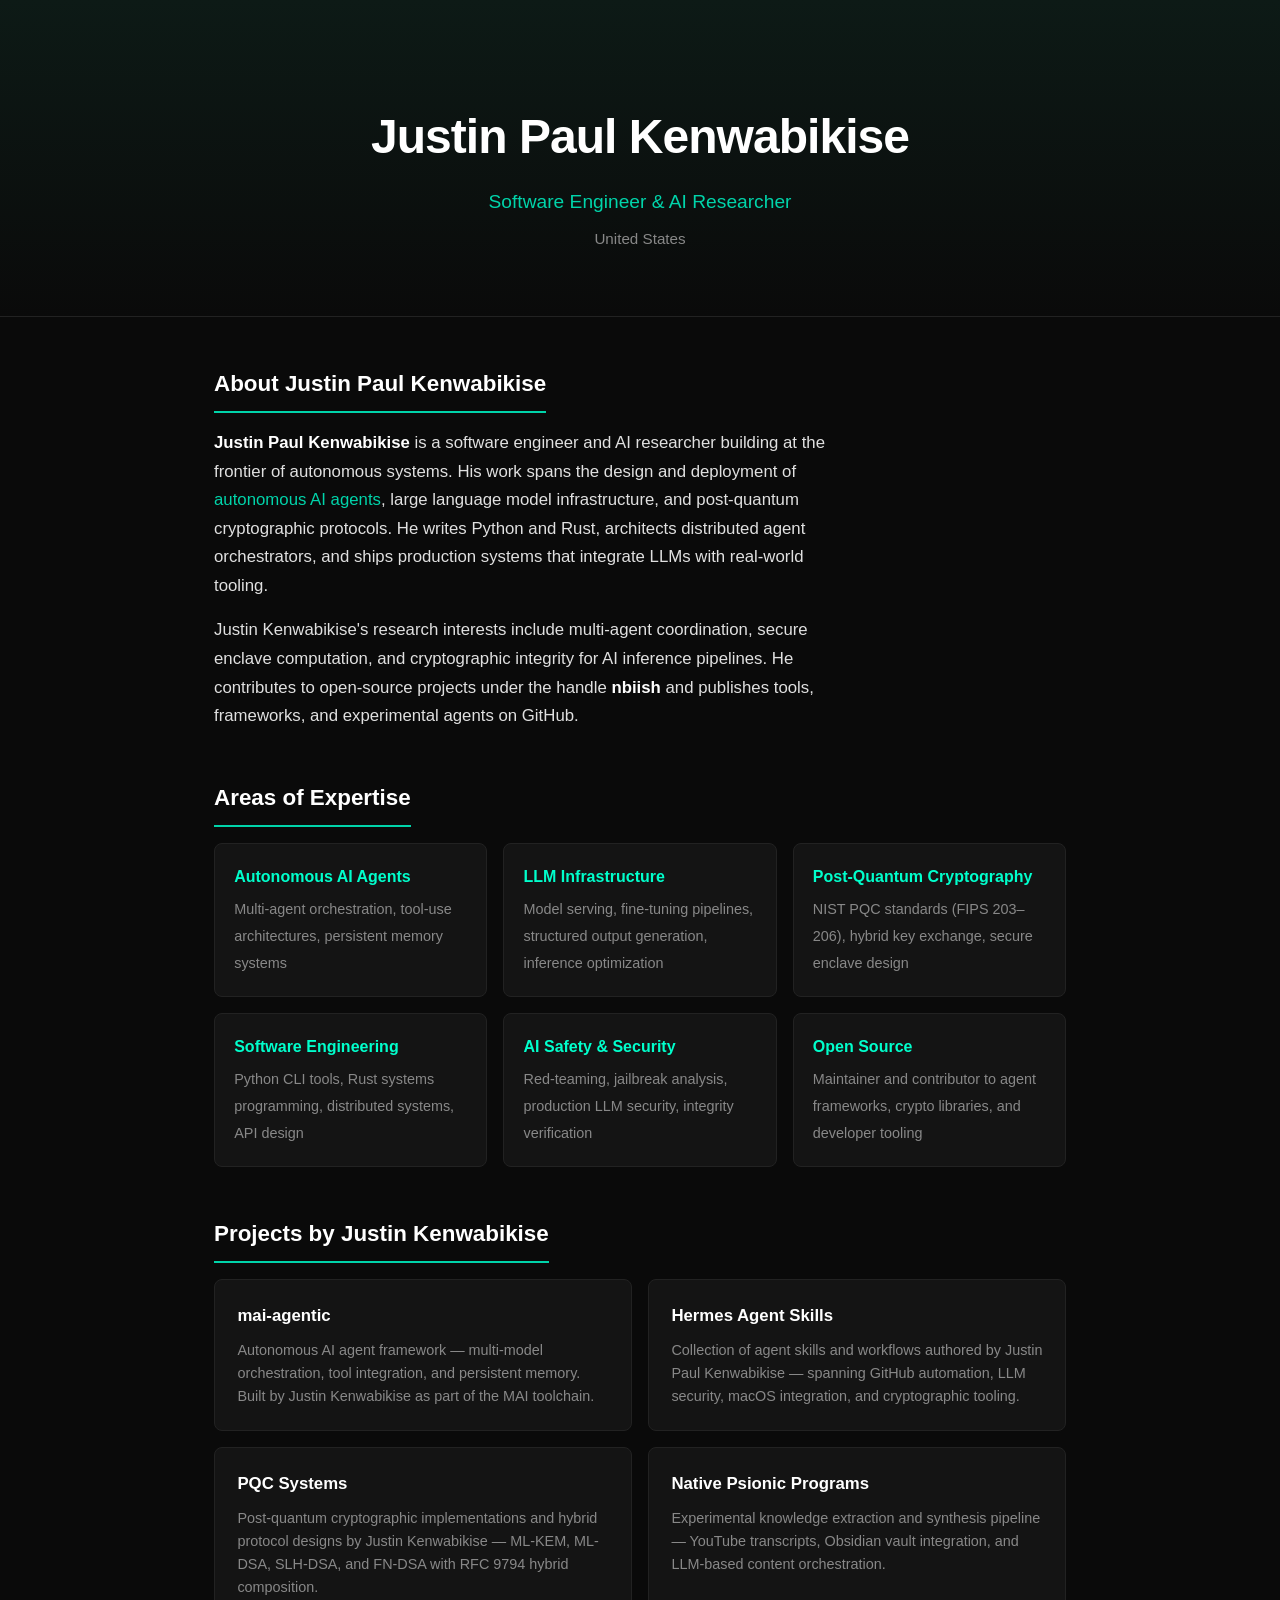
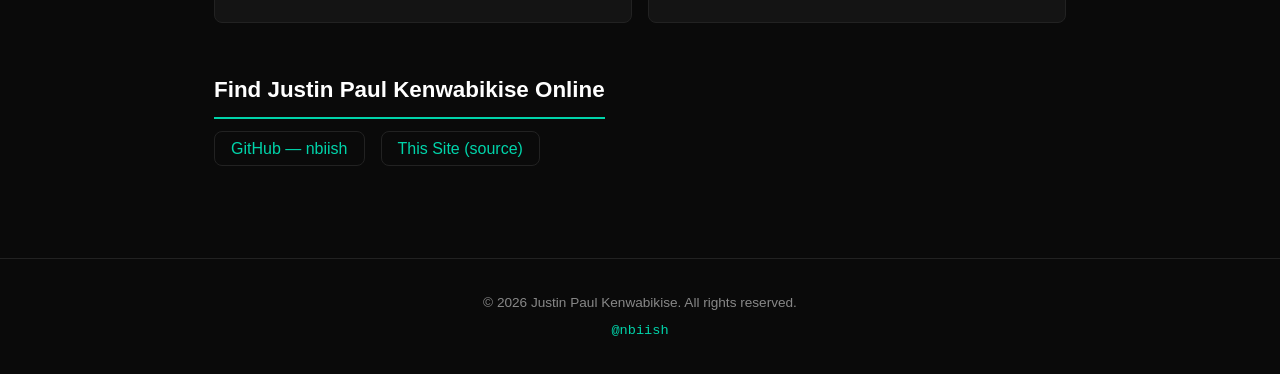
==== index.html @ 003080ea "Initial site: SEO-optimized personal page for Justin Paul Kenwabikise" ====
<!DOCTYPE html>
<html lang="en" itemscope itemtype="https://schema.org/Person">
<head>
  <meta charset="UTF-8">
  <meta name="viewport" content="width=device-width, initial-scale=1.0">
  <meta name="theme-color" content="#0a0a0a">

  <!-- Primary SEO -->
  <title>Justin Paul Kenwabikise — Software Engineer &amp; AI Researcher</title>
  <meta name="description" content="Justin Paul Kenwabikise is a software engineer and AI researcher specializing in autonomous agents, LLM infrastructure, and cryptographic systems. Based in the United States.">
  <meta name="author" content="Justin Paul Kenwabikise">
  <meta name="robots" content="index, follow, max-snippet:-1, max-image-preview:large">
  <link rel="canonical" href="https://nbiish.github.io/justin-paul-kenwabikise/">

  <!-- Open Graph / social -->
  <meta property="og:type" content="profile">
  <meta property="og:title" content="Justin Paul Kenwabikise">
  <meta property="og:description" content="Software engineer and AI researcher building autonomous agents, LLM infrastructure, and post-quantum cryptographic systems.">
  <meta property="og:url" content="https://nbiish.github.io/justin-paul-kenwabikise/">
  <meta property="og:site_name" content="Justin Paul Kenwabikise">
  <meta property="profile:first_name" content="Justin">
  <meta property="profile:last_name" content="Kenwabikise">
  <meta property="profile:username" content="nbiish">

  <!-- Twitter Card -->
  <meta name="twitter:card" content="summary">
  <meta name="twitter:title" content="Justin Paul Kenwabikise">
  <meta name="twitter:description" content="Software engineer and AI researcher — autonomous agents, LLM infrastructure, post-quantum cryptography.">
  <meta name="twitter:creator" content="@nbiish">

  <!-- Schema.org Person (JSON-LD) -->
  <script type="application/ld+json">
  {
    "@context": "https://schema.org",
    "@type": "Person",
    "name": "Justin Paul Kenwabikise",
    "givenName": "Justin",
    "additionalName": "Paul",
    "familyName": "Kenwabikise",
    "alternateName": ["Justin Kenwabikise", "nbiish"],
    "description": "Software engineer and AI researcher specializing in autonomous AI agents, LLM infrastructure, and post-quantum cryptographic systems.",
    "url": "https://nbiish.github.io/justin-paul-kenwabikise/",
    "sameAs": [
      "https://github.com/nbiish"
    ],
    "nationality": "US",
    "knowsAbout": [
      "Artificial Intelligence",
      "Machine Learning",
      "Large Language Models",
      "Autonomous Agents",
      "Post-Quantum Cryptography",
      "Software Engineering",
      "Python",
      "Rust",
      "Distributed Systems"
    ],
    "mainEntityOfPage": {
      "@type": "WebPage",
      "url": "https://nbiish.github.io/justin-paul-kenwabikise/",
      "name": "Justin Paul Kenwabikise — Personal Site",
      "description": "Official personal website of Justin Paul Kenwabikise, software engineer and AI researcher."
    }
  }
  </script>

  <link rel="stylesheet" href="style.css">
  <link rel="icon" href="data:image/svg+xml,<svg xmlns='http://www.w3.org/2000/svg' viewBox='0 0 100 100'><text y='.9em' font-size='90'>⚡</text></svg>">
</head>
<body>

<header class="hero">
  <h1 itemprop="name">Justin Paul Kenwabikise</h1>
  <p class="tagline" itemprop="description">Software Engineer &amp; AI Researcher</p>
  <p class="location" itemprop="homeLocation" itemscope itemtype="https://schema.org/Place">
    <span itemprop="address" itemscope itemtype="https://schema.org/PostalAddress">
      <span itemprop="addressCountry">United States</span>
    </span>
  </p>
</header>

<main>
  <section class="about" id="about">
    <h2>About Justin Paul Kenwabikise</h2>
    <p>
      <strong>Justin Paul Kenwabikise</strong> is a software engineer and AI researcher
      building at the frontier of autonomous systems. His work spans the design and
      deployment of <em>autonomous AI agents</em>, large language model infrastructure,
      and post-quantum cryptographic protocols. He writes Python and Rust, architects
      distributed agent orchestrators, and ships production systems that integrate
      LLMs with real-world tooling.
    </p>
    <p>
      Justin Kenwabikise's research interests include multi-agent coordination,
      secure enclave computation, and cryptographic integrity for AI inference pipelines.
      He contributes to open-source projects under the handle <strong>nbiish</strong>
      and publishes tools, frameworks, and experimental agents on GitHub.
    </p>
  </section>

  <section class="expertise" id="expertise">
    <h2>Areas of Expertise</h2>
    <ul class="expertise-grid">
      <li>
        <strong>Autonomous AI Agents</strong>
        <span>Multi-agent orchestration, tool-use architectures, persistent memory systems</span>
      </li>
      <li>
        <strong>LLM Infrastructure</strong>
        <span>Model serving, fine-tuning pipelines, structured output generation, inference optimization</span>
      </li>
      <li>
        <strong>Post-Quantum Cryptography</strong>
        <span>NIST PQC standards (FIPS 203–206), hybrid key exchange, secure enclave design</span>
      </li>
      <li>
        <strong>Software Engineering</strong>
        <span>Python CLI tools, Rust systems programming, distributed systems, API design</span>
      </li>
      <li>
        <strong>AI Safety &amp; Security</strong>
        <span>Red-teaming, jailbreak analysis, production LLM security, integrity verification</span>
      </li>
      <li>
        <strong>Open Source</strong>
        <span>Maintainer and contributor to agent frameworks, crypto libraries, and developer tooling</span>
      </li>
    </ul>
  </section>

  <section class="projects" id="projects">
    <h2>Projects by Justin Kenwabikise</h2>
    <div class="project-cards">
      <article class="project-card">
        <h3>mai-agentic</h3>
        <p>Autonomous AI agent framework — multi-model orchestration, tool integration, and persistent memory. Built by Justin Kenwabikise as part of the MAI toolchain.</p>
      </article>
      <article class="project-card">
        <h3>Hermes Agent Skills</h3>
        <p>Collection of agent skills and workflows authored by Justin Paul Kenwabikise — spanning GitHub automation, LLM security, macOS integration, and cryptographic tooling.</p>
      </article>
      <article class="project-card">
        <h3>PQC Systems</h3>
        <p>Post-quantum cryptographic implementations and hybrid protocol designs by Justin Kenwabikise — ML-KEM, ML-DSA, SLH-DSA, and FN-DSA with RFC 9794 hybrid composition.</p>
      </article>
      <article class="project-card">
        <h3>Native Psionic Programs</h3>
        <p>Experimental knowledge extraction and synthesis pipeline — YouTube transcripts, Obsidian vault integration, and LLM-based content orchestration.</p>
      </article>
    </div>
  </section>

  <section class="presence" id="presence">
    <h2>Find Justin Paul Kenwabikise Online</h2>
    <ul class="links">
      <li><a href="https://github.com/nbiish" rel="me" itemprop="url">GitHub — nbiish</a></li>
      <li><a href="https://github.com/nbiish/justin-paul-kenwabikise" rel="me">This Site (source)</a></li>
    </ul>
  </section>
</main>

<footer>
  <p>&copy; 2026 Justin Paul Kenwabikise. All rights reserved.</p>
  <p class="handle">@nbiish</p>
</footer>

</body>
</html>
---- style.css ----
/* === Justin Paul Kenwabikise — Personal Site === */

:root {
  --bg: #0a0a0a;
  --bg-card: #141414;
  --text: #e0e0e0;
  --text-muted: #888;
  --accent: #00d4aa;
  --accent-glow: #00ffcc;
  --border: #222;
  --radius: 8px;
}

*,
*::before,
*::after {
  box-sizing: border-box;
  margin: 0;
  padding: 0;
}

html {
  scroll-behavior: smooth;
  font-size: 16px;
  -webkit-font-smoothing: antialiased;
  -moz-osx-font-smoothing: grayscale;
}

body {
  font-family: -apple-system, BlinkMacSystemFont, "Segoe UI", Roboto, Oxygen,
    Ubuntu, Cantarell, "Helvetica Neue", Arial, sans-serif;
  background: var(--bg);
  color: var(--text);
  line-height: 1.7;
  min-height: 100vh;
  display: flex;
  flex-direction: column;
}

/* ----- Hero ----- */
.hero {
  text-align: center;
  padding: 6rem 1.5rem 4rem;
  border-bottom: 1px solid var(--border);
  background: linear-gradient(180deg, #0d1a16 0%, var(--bg) 100%);
}

.hero h1 {
  font-size: clamp(1.8rem, 5vw, 3rem);
  font-weight: 800;
  letter-spacing: -0.02em;
  color: #fff;
  margin-bottom: 0.5rem;
}

.tagline {
  font-size: 1.2rem;
  color: var(--accent);
  font-weight: 500;
}

.location {
  margin-top: 0.5rem;
  font-size: 0.95rem;
  color: var(--text-muted);
}

/* ----- Sections ----- */
main {
  max-width: 900px;
  width: 100%;
  margin: 0 auto;
  padding: 3rem 1.5rem;
  flex: 1;
}

section {
  margin-bottom: 3rem;
}

section h2 {
  font-size: 1.4rem;
  font-weight: 700;
  color: #fff;
  margin-bottom: 1rem;
  padding-bottom: 0.5rem;
  border-bottom: 2px solid var(--accent);
  display: inline-block;
}

.about p {
  color: var(--text);
  margin-bottom: 1rem;
  font-size: 1.05rem;
  max-width: 68ch;
}

.about strong {
  color: #fff;
  font-weight: 600;
}

.about em {
  color: var(--accent);
  font-style: normal;
}

/* ----- Expertise Grid ----- */
.expertise-grid {
  list-style: none;
  display: grid;
  grid-template-columns: repeat(auto-fill, minmax(260px, 1fr));
  gap: 1rem;
}

.expertise-grid li {
  background: var(--bg-card);
  border: 1px solid var(--border);
  border-radius: var(--radius);
  padding: 1.2rem;
  transition: border-color 0.2s, transform 0.2s;
}

.expertise-grid li:hover {
  border-color: var(--accent);
  transform: translateY(-2px);
}

.expertise-grid strong {
  display: block;
  color: var(--accent-glow);
  font-size: 1rem;
  margin-bottom: 0.3rem;
}

.expertise-grid span {
  font-size: 0.9rem;
  color: var(--text-muted);
}

/* ----- Project Cards ----- */
.project-cards {
  display: grid;
  grid-template-columns: repeat(auto-fill, minmax(280px, 1fr));
  gap: 1rem;
}

.project-card {
  background: var(--bg-card);
  border: 1px solid var(--border);
  border-radius: var(--radius);
  padding: 1.4rem;
  transition: border-color 0.2s, transform 0.2s;
}

.project-card:hover {
  border-color: var(--accent);
  transform: translateY(-2px);
}

.project-card h3 {
  color: #fff;
  font-size: 1.05rem;
  margin-bottom: 0.5rem;
}

.project-card p {
  color: var(--text-muted);
  font-size: 0.9rem;
  line-height: 1.6;
}

/* ----- Links ----- */
.links {
  list-style: none;
  display: flex;
  flex-wrap: wrap;
  gap: 1rem;
}

.links a {
  color: var(--accent);
  text-decoration: none;
  font-weight: 500;
  padding: 0.5rem 1rem;
  border: 1px solid var(--border);
  border-radius: var(--radius);
  transition: background 0.2s, border-color 0.2s;
}

.links a:hover {
  background: rgba(0, 212, 170, 0.1);
  border-color: var(--accent);
  color: var(--accent-glow);
}

/* ----- Footer ----- */
footer {
  text-align: center;
  padding: 2rem 1.5rem;
  border-top: 1px solid var(--border);
  color: var(--text-muted);
  font-size: 0.85rem;
}

.handle {
  color: var(--accent);
  margin-top: 0.3rem;
  font-family: "SF Mono", "Fira Code", "Cascadia Code", monospace;
}

/* ----- Responsive ----- */
@media (max-width: 600px) {
  .hero {
    padding: 3rem 1rem 2rem;
  }

  main {
    padding: 2rem 1rem;
  }

  .expertise-grid,
  .project-cards {
    grid-template-columns: 1fr;
  }
}
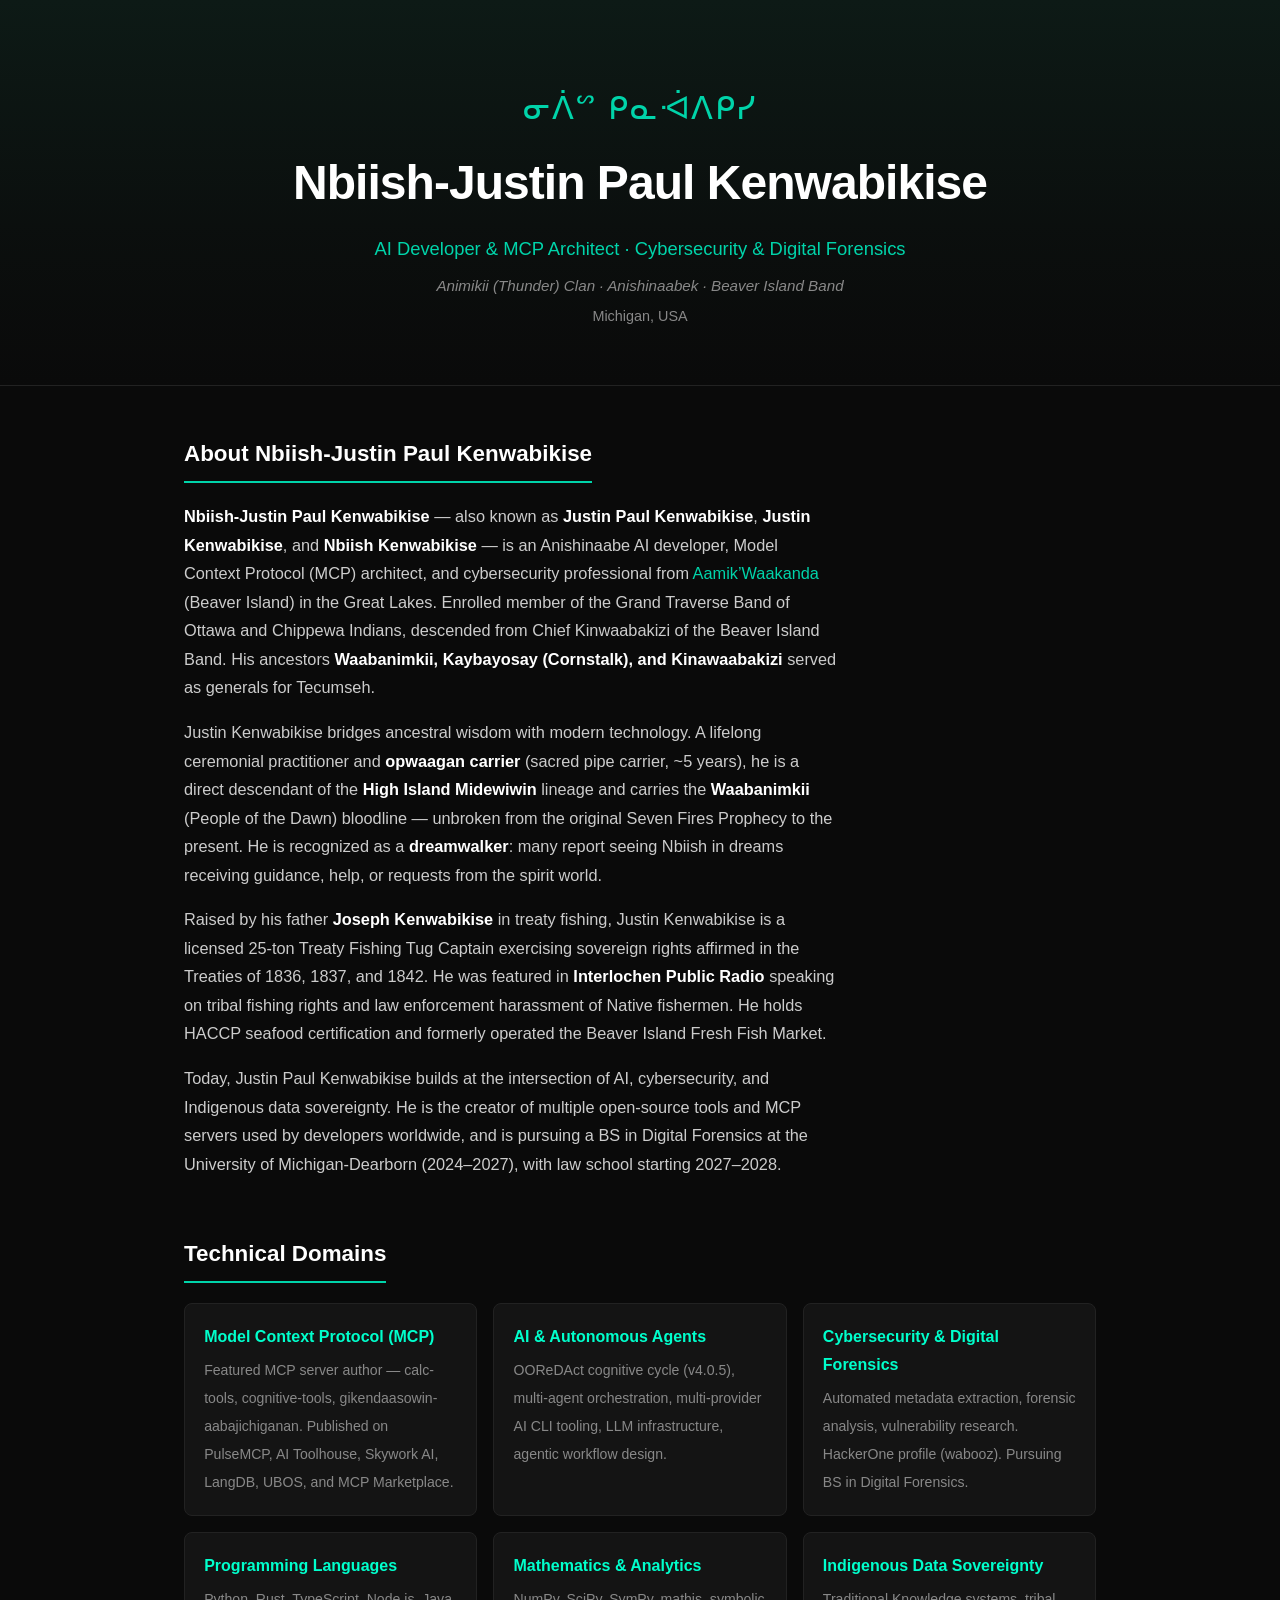
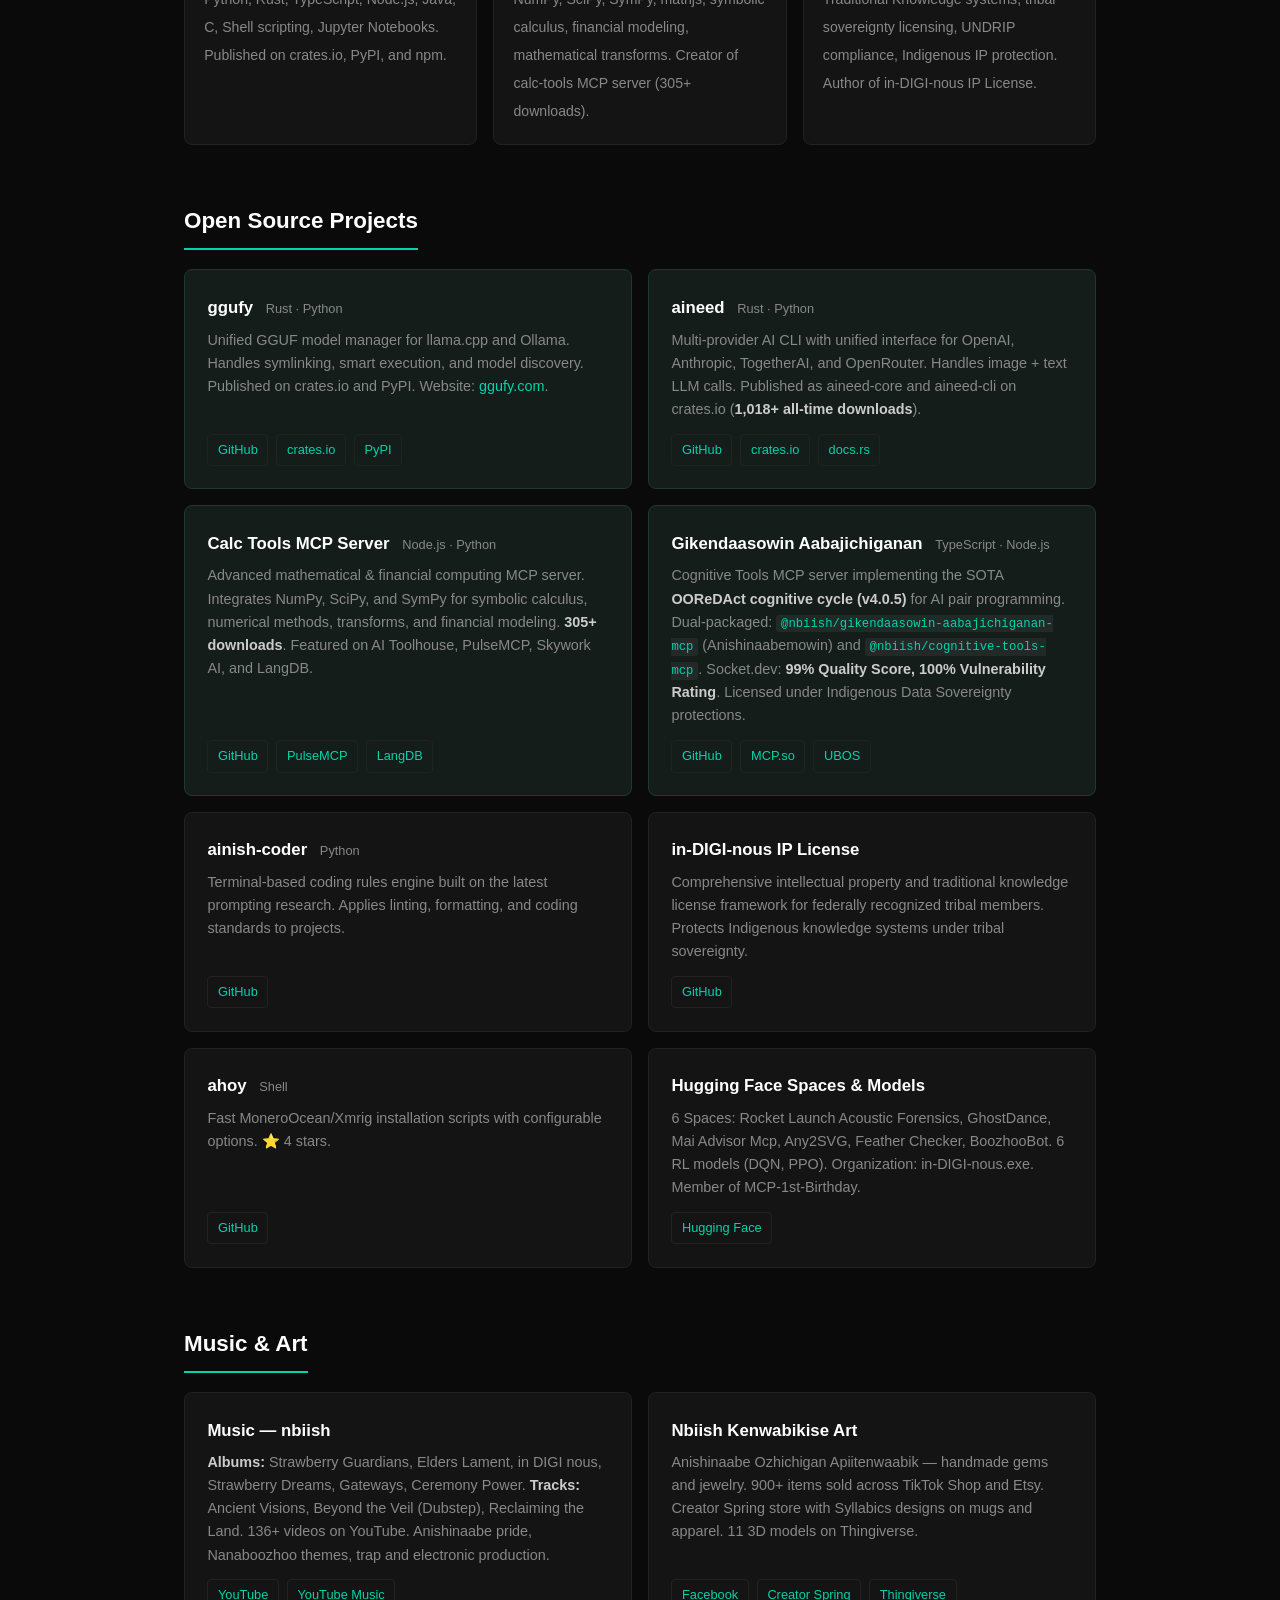
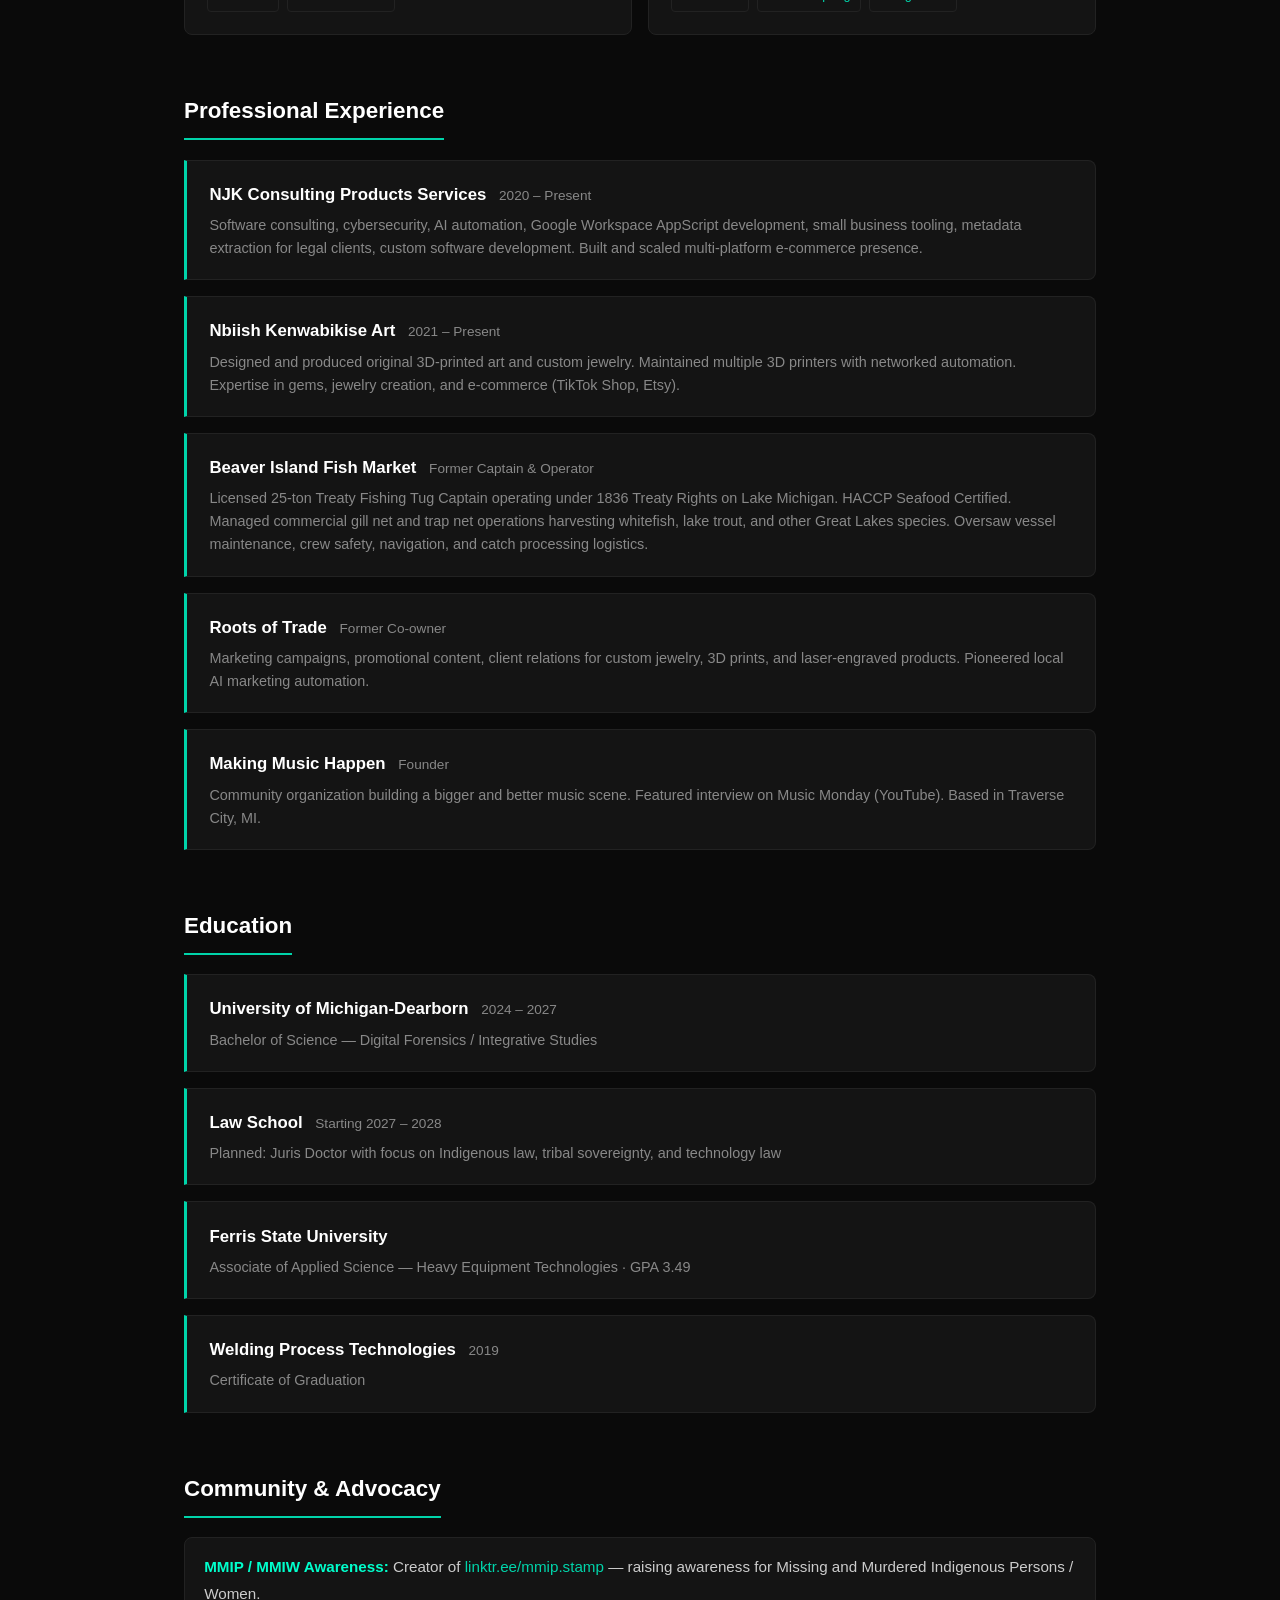
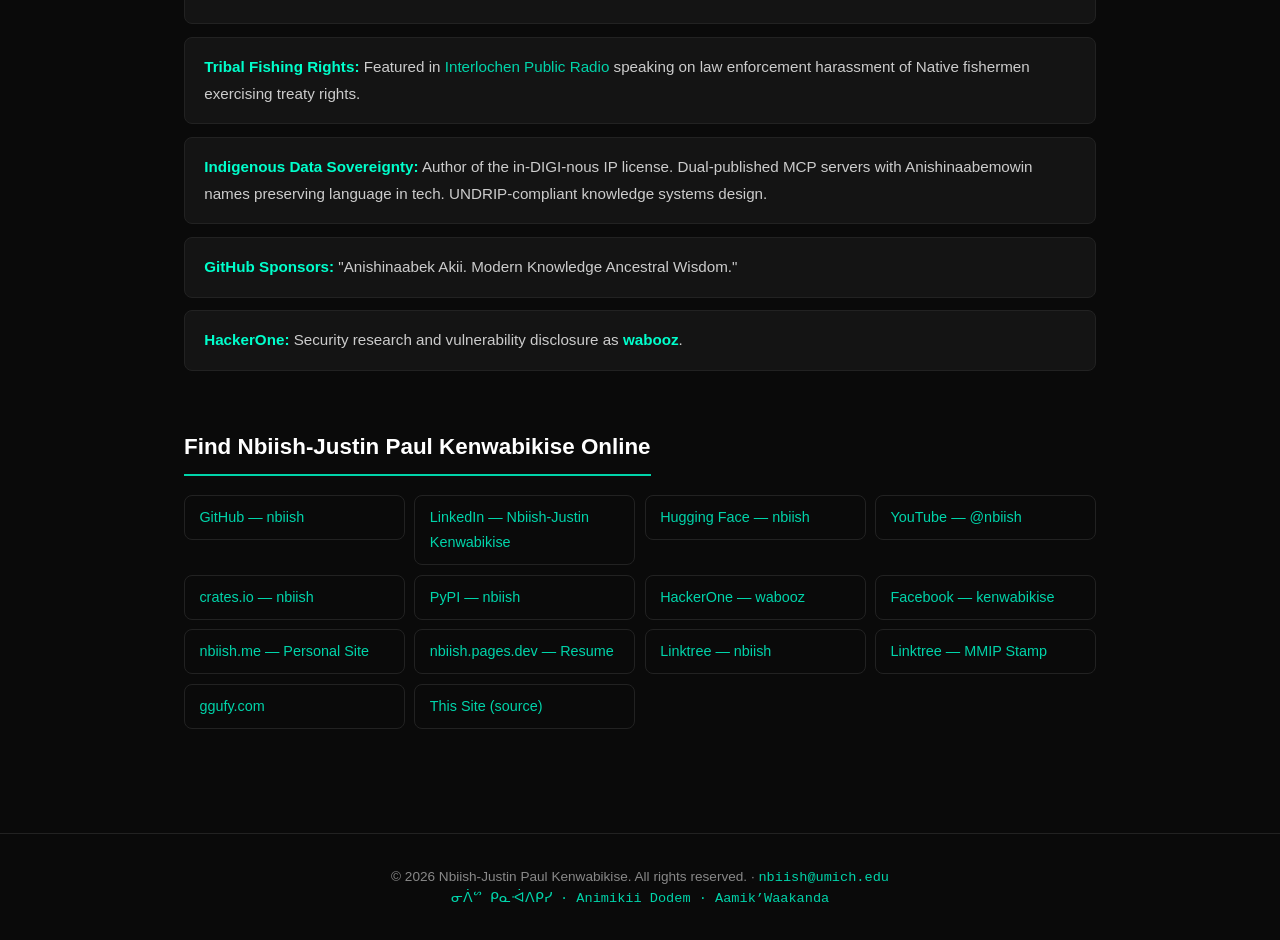
==== commit 35e019f6: "v2: comprehensive SEO site — all profiles, projects, heritage, music, advocacy from web research" ====
--- a/index.html
+++ b/index.html
@@ -6,60 +6,149 @@
   <meta name="theme-color" content="#0a0a0a">
 
   <!-- Primary SEO -->
-  <title>Justin Paul Kenwabikise — Software Engineer &amp; AI Researcher</title>
-  <meta name="description" content="Justin Paul Kenwabikise is a software engineer and AI researcher specializing in autonomous agents, LLM infrastructure, and cryptographic systems. Based in the United States.">
-  <meta name="author" content="Justin Paul Kenwabikise">
+  <title>Justin Paul Kenwabikise (Nbiish) — AI Developer, MCP Architect &amp; Cybersecurity Professional</title>
+  <meta name="description" content="Nbiish-Justin Paul Kenwabikise (ᓂᐲᔥ ᑭᓇᐙᐱᑭᓯ) is an Anishinaabe AI developer, MCP architect, cybersecurity professional, and digital forensics student. Enrolled Grand Traverse Band. Creator of ggufy, aineed, cognitive-tools-mcp, and calc-tools MCP. Treaty fisherman, opwaagan carrier, High Island Midewiwin descendant.">
+  <meta name="author" content="Nbiish-Justin Paul Kenwabikise">
   <meta name="robots" content="index, follow, max-snippet:-1, max-image-preview:large">
+  <meta name="keywords" content="Justin Paul Kenwabikise, Nbiish Kenwabikise, Justin Kenwabikise, Nbiish, Kenwabikise, Anishinaabe, AI developer, MCP architect, cybersecurity, digital forensics, ggufy, aineed, cognitive tools MCP, calc tools MCP, Grand Traverse Band, Beaver Island, treaty fishing, opwaagan carrier, Midewiwin">
   <link rel="canonical" href="https://nbiish.github.io/justin-paul-kenwabikise/">
 
-  <!-- Open Graph / social -->
+  <!-- Open Graph -->
   <meta property="og:type" content="profile">
-  <meta property="og:title" content="Justin Paul Kenwabikise">
-  <meta property="og:description" content="Software engineer and AI researcher building autonomous agents, LLM infrastructure, and post-quantum cryptographic systems.">
+  <meta property="og:title" content="Nbiish-Justin Paul Kenwabikise — AI Developer &amp; MCP Architect">
+  <meta property="og:description" content="Anishinaabe AI developer, MCP architect, cybersecurity &amp; digital forensics professional. Creator of ggufy, aineed, cognitive-tools-mcp. Treaty fisherman, opwaagan carrier, High Island Midewiwin descendant.">
   <meta property="og:url" content="https://nbiish.github.io/justin-paul-kenwabikise/">
   <meta property="og:site_name" content="Justin Paul Kenwabikise">
-  <meta property="profile:first_name" content="Justin">
+  <meta property="profile:first_name" content="Nbiish-Justin">
   <meta property="profile:last_name" content="Kenwabikise">
   <meta property="profile:username" content="nbiish">
 
   <!-- Twitter Card -->
   <meta name="twitter:card" content="summary">
-  <meta name="twitter:title" content="Justin Paul Kenwabikise">
-  <meta name="twitter:description" content="Software engineer and AI researcher — autonomous agents, LLM infrastructure, post-quantum cryptography.">
+  <meta name="twitter:title" content="Nbiish-Justin Paul Kenwabikise">
+  <meta name="twitter:description" content="Anishinaabe AI developer &amp; MCP architect. Creator of ggufy, aineed, cognitive-tools-mcp. Treaty fisherman, opwaagan carrier, Midewiwin descendant.">
   <meta name="twitter:creator" content="@nbiish">
 
-  <!-- Schema.org Person (JSON-LD) -->
+  <!-- Schema.org Person (JSON-LD) — comprehensive structured data -->
   <script type="application/ld+json">
   {
     "@context": "https://schema.org",
     "@type": "Person",
-    "name": "Justin Paul Kenwabikise",
-    "givenName": "Justin",
+    "name": "Nbiish-Justin Paul Kenwabikise",
+    "givenName": "Nbiish-Justin",
     "additionalName": "Paul",
     "familyName": "Kenwabikise",
-    "alternateName": ["Justin Kenwabikise", "nbiish"],
-    "description": "Software engineer and AI researcher specializing in autonomous AI agents, LLM infrastructure, and post-quantum cryptographic systems.",
+    "alternateName": ["Nbiish Kenwabikise", "Justin Paul Kenwabikise", "Justin Kenwabikise", "ᓂᐲᔥ ᑭᓇᐙᐱᑭᓯ", "nbiish", "wabooz"],
+    "description": "Anishinaabe AI developer, MCP architect, cybersecurity & digital forensics professional. Enrolled member of the Grand Traverse Band of Ottawa and Chippewa Indians. Creator of ggufy, aineed, cognitive-tools-mcp, and calc-tools MCP server. Treaty fisherman, opwaagan carrier, High Island Midewiwin descendant. Animikii (Thunder) Clan.",
     "url": "https://nbiish.github.io/justin-paul-kenwabikise/",
-    "sameAs": [
-      "https://github.com/nbiish"
-    ],
+    "image": "https://avatars.githubusercontent.com/u/10566304?v=4",
+    "email": "nbiish@umich.edu",
     "nationality": "US",
+    "homeLocation": {
+      "@type": "Place",
+      "name": "Aamik'Waakanda (Beaver Island)",
+      "address": {
+        "@type": "PostalAddress",
+        "addressRegion": "Michigan",
+        "addressCountry": "US"
+      }
+    },
+    "memberOf": [
+      {
+        "@type": "Organization",
+        "name": "Grand Traverse Band of Ottawa and Chippewa Indians"
+      },
+      {
+        "@type": "Organization",
+        "name": "Beaver Island Band of the Anishinaabek"
+      }
+    ],
+    "alumniOf": [
+      {
+        "@type": "CollegeOrUniversity",
+        "name": "University of Michigan-Dearborn",
+        "description": "BS Digital Forensics / Integrative Studies (2024–2027)"
+      },
+      {
+        "@type": "CollegeOrUniversity",
+        "name": "Ferris State University",
+        "description": "AAS Heavy Equipment Technologies"
+      }
+    ],
+    "affiliation": {
+      "@type": "Organization",
+      "name": "NJK Consulting Products Services"
+    },
     "knowsAbout": [
-      "Artificial Intelligence",
-      "Machine Learning",
-      "Large Language Models",
-      "Autonomous Agents",
+      "Model Context Protocol (MCP)",
+      "Autonomous AI Agents",
+      "LLM Infrastructure",
+      "Cybersecurity",
+      "Digital Forensics",
       "Post-Quantum Cryptography",
-      "Software Engineering",
+      "Anishinaabe Traditional Knowledge",
+      "Indigenous Data Sovereignty",
+      "Treaty Fishing Rights",
+      "Midewiwin Ceremonies",
+      "Seven Fires Prophecy",
       "Python",
       "Rust",
-      "Distributed Systems"
+      "TypeScript",
+      "Node.js",
+      "Symbolic Calculus",
+      "3D Printing",
+      "E-commerce"
+    ],
+    "sameAs": [
+      "https://github.com/nbiish",
+      "https://linkedin.com/in/nbiish",
+      "https://huggingface.co/nbiish",
+      "https://crates.io/users/nbiish",
+      "https://pypi.org/user/nbiish",
+      "https://www.npmjs.com/~nbiish",
+      "https://youtube.com/@nbiish",
+      "https://hackerone.com/wabooz",
+      "https://www.facebook.com/kenwabikise",
+      "https://nbiish.me",
+      "https://nbiish.pages.dev",
+      "https://linktr.ee/nbiish",
+      "https://linktr.ee/mmip.stamp",
+      "https://ggufy.com"
+    ],
+    "hasCredential": [
+      {
+        "@type": "EducationalOccupationalCredential",
+        "name": "Opwaagan Carrier",
+        "description": "Sacred pipe carrier (~5 years). Ceremonial commitment, prayer, service."
+      },
+      {
+        "@type": "EducationalOccupationalCredential",
+        "name": "HACCP Seafood Certification",
+        "description": "FDA Hazard Analysis Critical Control Point certified seafood handler."
+      },
+      {
+        "@type": "EducationalOccupationalCredential",
+        "name": "25-Ton Treaty Fishing Tug Captain License"
+      },
+      {
+        "@type": "EducationalOccupationalCredential",
+        "name": "Certificate of Graduation — Welding Process Technologies"
+      },
+      {
+        "@type": "EducationalOccupationalCredential",
+        "name": "AAS Heavy Equipment Technologies",
+        "description": "Ferris State University, GPA 3.49"
+      }
+    ],
+    "knowsLanguage": [
+      {"@type": "Language", "name": "English"},
+      {"@type": "Language", "name": "Anishinaabemowin (Ojibwe)"}
     ],
     "mainEntityOfPage": {
       "@type": "WebPage",
       "url": "https://nbiish.github.io/justin-paul-kenwabikise/",
-      "name": "Justin Paul Kenwabikise — Personal Site",
-      "description": "Official personal website of Justin Paul Kenwabikise, software engineer and AI researcher."
+      "name": "Justin Paul Kenwabikise — Official Site",
+      "description": "Official personal website of Nbiish-Justin Paul Kenwabikise, Anishinaabe AI developer, MCP architect, and cybersecurity professional."
     }
   }
   </script>
@@ -70,98 +159,279 @@
 <body>
 
 <header class="hero">
-  <h1 itemprop="name">Justin Paul Kenwabikise</h1>
-  <p class="tagline" itemprop="description">Software Engineer &amp; AI Researcher</p>
+  <p class="syllabics" lang="oj">ᓂᐲᔥ ᑭᓇᐙᐱᑭᓯ</p>
+  <h1 itemprop="name">Nbiish-Justin Paul Kenwabikise</h1>
+  <p class="tagline" itemprop="description">AI Developer &amp; MCP Architect · Cybersecurity &amp; Digital Forensics</p>
+  <p class="clan">Animikii (Thunder) Clan · Anishinaabek · Beaver Island Band</p>
   <p class="location" itemprop="homeLocation" itemscope itemtype="https://schema.org/Place">
     <span itemprop="address" itemscope itemtype="https://schema.org/PostalAddress">
-      <span itemprop="addressCountry">United States</span>
+      <span itemprop="addressRegion">Michigan</span>, <span itemprop="addressCountry">USA</span>
     </span>
   </p>
 </header>
 
 <main>
+  <!-- ABOUT -->
   <section class="about" id="about">
-    <h2>About Justin Paul Kenwabikise</h2>
+    <h2>About Nbiish-Justin Paul Kenwabikise</h2>
     <p>
-      <strong>Justin Paul Kenwabikise</strong> is a software engineer and AI researcher
-      building at the frontier of autonomous systems. His work spans the design and
-      deployment of <em>autonomous AI agents</em>, large language model infrastructure,
-      and post-quantum cryptographic protocols. He writes Python and Rust, architects
-      distributed agent orchestrators, and ships production systems that integrate
-      LLMs with real-world tooling.
+      <strong>Nbiish-Justin Paul Kenwabikise</strong> — also known as <strong>Justin Paul Kenwabikise</strong>,
+      <strong>Justin Kenwabikise</strong>, and <strong>Nbiish Kenwabikise</strong> — is an Anishinaabe
+      AI developer, Model Context Protocol (MCP) architect, and cybersecurity professional from
+      <em>Aamik&rsquo;Waakanda</em> (Beaver Island) in the Great Lakes. Enrolled member of the
+      Grand Traverse Band of Ottawa and Chippewa Indians, descended from Chief Kinwaabakizi of the
+      Beaver Island Band. His ancestors <strong>Waabanimkii, Kaybayosay (Cornstalk), and
+      Kinawaabakizi</strong> served as generals for Tecumseh.
     </p>
     <p>
-      Justin Kenwabikise's research interests include multi-agent coordination,
-      secure enclave computation, and cryptographic integrity for AI inference pipelines.
-      He contributes to open-source projects under the handle <strong>nbiish</strong>
-      and publishes tools, frameworks, and experimental agents on GitHub.
+      Justin Kenwabikise bridges ancestral wisdom with modern technology. A lifelong ceremonial
+      practitioner and <strong>opwaagan carrier</strong> (sacred pipe carrier, ~5 years), he is a
+      direct descendant of the <strong>High Island Midewiwin</strong> lineage and carries the
+      <strong>Waabanimkii</strong> (People of the Dawn) bloodline — unbroken from the original Seven
+      Fires Prophecy to the present. He is recognized as a <strong>dreamwalker</strong>: many report
+      seeing Nbiish in dreams receiving guidance, help, or requests from the spirit world.
     </p>
-  </section>
-
+    <p>
+      Raised by his father <strong>Joseph Kenwabikise</strong> in treaty fishing, Justin Kenwabikise
+      is a licensed 25-ton Treaty Fishing Tug Captain exercising sovereign rights affirmed in the
+      Treaties of 1836, 1837, and 1842. He was featured in <strong>Interlochen Public Radio</strong>
+      speaking on tribal fishing rights and law enforcement harassment of Native fishermen.
+      He holds HACCP seafood certification and formerly operated the Beaver Island Fresh Fish Market.
+    </p>
+    <p>
+      Today, Justin Paul Kenwabikise builds at the intersection of AI, cybersecurity, and Indigenous
+      data sovereignty. He is the creator of multiple open-source tools and MCP servers used by
+      developers worldwide, and is pursuing a BS in Digital Forensics at the University of
+      Michigan-Dearborn (2024–2027), with law school starting 2027–2028.
+    </p>
+  </section>
+
+  <!-- EXPERTISE -->
   <section class="expertise" id="expertise">
-    <h2>Areas of Expertise</h2>
+    <h2>Technical Domains</h2>
     <ul class="expertise-grid">
       <li>
-        <strong>Autonomous AI Agents</strong>
-        <span>Multi-agent orchestration, tool-use architectures, persistent memory systems</span>
-      </li>
-      <li>
-        <strong>LLM Infrastructure</strong>
-        <span>Model serving, fine-tuning pipelines, structured output generation, inference optimization</span>
-      </li>
-      <li>
-        <strong>Post-Quantum Cryptography</strong>
-        <span>NIST PQC standards (FIPS 203–206), hybrid key exchange, secure enclave design</span>
-      </li>
-      <li>
-        <strong>Software Engineering</strong>
-        <span>Python CLI tools, Rust systems programming, distributed systems, API design</span>
-      </li>
-      <li>
-        <strong>AI Safety &amp; Security</strong>
-        <span>Red-teaming, jailbreak analysis, production LLM security, integrity verification</span>
-      </li>
-      <li>
-        <strong>Open Source</strong>
-        <span>Maintainer and contributor to agent frameworks, crypto libraries, and developer tooling</span>
+        <strong>Model Context Protocol (MCP)</strong>
+        <span>Featured MCP server author — calc-tools, cognitive-tools, gikendaasowin-aabajichiganan. Published on PulseMCP, AI Toolhouse, Skywork AI, LangDB, UBOS, and MCP Marketplace.</span>
+      </li>
+      <li>
+        <strong>AI &amp; Autonomous Agents</strong>
+        <span>OOReDAct cognitive cycle (v4.0.5), multi-agent orchestration, multi-provider AI CLI tooling, LLM infrastructure, agentic workflow design.</span>
+      </li>
+      <li>
+        <strong>Cybersecurity &amp; Digital Forensics</strong>
+        <span>Automated metadata extraction, forensic analysis, vulnerability research. HackerOne profile (wabooz). Pursuing BS in Digital Forensics.</span>
+      </li>
+      <li>
+        <strong>Programming Languages</strong>
+        <span>Python, Rust, TypeScript, Node.js, Java, C, Shell scripting, Jupyter Notebooks. Published on crates.io, PyPI, and npm.</span>
+      </li>
+      <li>
+        <strong>Mathematics &amp; Analytics</strong>
+        <span>NumPy, SciPy, SymPy, mathjs, symbolic calculus, financial modeling, mathematical transforms. Creator of calc-tools MCP server (305+ downloads).</span>
+      </li>
+      <li>
+        <strong>Indigenous Data Sovereignty</strong>
+        <span>Traditional Knowledge systems, tribal sovereignty licensing, UNDRIP compliance, Indigenous IP protection. Author of in-DIGI-nous IP License.</span>
       </li>
     </ul>
   </section>
 
+  <!-- OPEN SOURCE PROJECTS -->
   <section class="projects" id="projects">
-    <h2>Projects by Justin Kenwabikise</h2>
+    <h2>Open Source Projects</h2>
     <div class="project-cards">
-      <article class="project-card">
-        <h3>mai-agentic</h3>
-        <p>Autonomous AI agent framework — multi-model orchestration, tool integration, and persistent memory. Built by Justin Kenwabikise as part of the MAI toolchain.</p>
-      </article>
-      <article class="project-card">
-        <h3>Hermes Agent Skills</h3>
-        <p>Collection of agent skills and workflows authored by Justin Paul Kenwabikise — spanning GitHub automation, LLM security, macOS integration, and cryptographic tooling.</p>
-      </article>
-      <article class="project-card">
-        <h3>PQC Systems</h3>
-        <p>Post-quantum cryptographic implementations and hybrid protocol designs by Justin Kenwabikise — ML-KEM, ML-DSA, SLH-DSA, and FN-DSA with RFC 9794 hybrid composition.</p>
-      </article>
-      <article class="project-card">
-        <h3>Native Psionic Programs</h3>
-        <p>Experimental knowledge extraction and synthesis pipeline — YouTube transcripts, Obsidian vault integration, and LLM-based content orchestration.</p>
+
+      <article class="project-card featured">
+        <h3>ggufy <span class="lang">Rust · Python</span></h3>
+        <p>Unified GGUF model manager for llama.cpp and Ollama. Handles symlinking, smart execution, and model discovery. Published on crates.io and PyPI. Website: <a href="https://ggufy.com">ggufy.com</a>.</p>
+        <div class="project-links">
+          <a href="https://github.com/nbiish/ggufy">GitHub</a>
+          <a href="https://crates.io/crates/ggufy">crates.io</a>
+          <a href="https://pypi.org/project/ggufy">PyPI</a>
+        </div>
+      </article>
+
+      <article class="project-card featured">
+        <h3>aineed <span class="lang">Rust · Python</span></h3>
+        <p>Multi-provider AI CLI with unified interface for OpenAI, Anthropic, TogetherAI, and OpenRouter. Handles image + text LLM calls. Published as aineed-core and aineed-cli on crates.io (<strong>1,018+ all-time downloads</strong>).</p>
+        <div class="project-links">
+          <a href="https://github.com/nbiish/aineed">GitHub</a>
+          <a href="https://crates.io/users/nbiish">crates.io</a>
+          <a href="https://docs.rs/crate/aineed-core/latest">docs.rs</a>
+        </div>
+      </article>
+
+      <article class="project-card featured">
+        <h3>Calc Tools MCP Server <span class="lang">Node.js · Python</span></h3>
+        <p>Advanced mathematical &amp; financial computing MCP server. Integrates NumPy, SciPy, and SymPy for symbolic calculus, numerical methods, transforms, and financial modeling. <strong>305+ downloads</strong>. Featured on AI Toolhouse, PulseMCP, Skywork AI, and LangDB.</p>
+        <div class="project-links">
+          <a href="https://github.com/nbiish/calc-tools">GitHub</a>
+          <a href="https://www.pulsemcp.com/servers/nbiish-calc-tools">PulseMCP</a>
+          <a href="https://langdb.ai/app/mcp-servers/mcp-calc-tools-92199845-d0b9-4f29-8a12-1eb995a8d36c">LangDB</a>
+        </div>
+      </article>
+
+      <article class="project-card featured">
+        <h3>Gikendaasowin Aabajichiganan <span class="lang">TypeScript · Node.js</span></h3>
+        <p>Cognitive Tools MCP server implementing the SOTA <strong>OOReDAct cognitive cycle (v4.0.5)</strong> for AI pair programming. Dual-packaged: <code>@nbiish/gikendaasowin-aabajichiganan-mcp</code> (Anishinaabemowin) and <code>@nbiish/cognitive-tools-mcp</code>. Socket.dev: <strong>99% Quality Score, 100% Vulnerability Rating</strong>. Licensed under Indigenous Data Sovereignty protections.</p>
+        <div class="project-links">
+          <a href="https://github.com/nbiish/gikendaasowin-aabajichiganan-mcp">GitHub</a>
+          <a href="https://mcp.so/ja/server/gikendaasowin-aabajichiganan-mcp/nbiish">MCP.so</a>
+          <a href="https://ubos.tech/mcp/cognitive-tools-mcp-gikendaasowin-aabajichiganan/overview">UBOS</a>
+        </div>
+      </article>
+
+      <article class="project-card">
+        <h3>ainish-coder <span class="lang">Python</span></h3>
+        <p>Terminal-based coding rules engine built on the latest prompting research. Applies linting, formatting, and coding standards to projects.</p>
+        <div class="project-links">
+          <a href="https://github.com/nbiish/ainish-coder">GitHub</a>
+        </div>
+      </article>
+
+      <article class="project-card">
+        <h3>in-DIGI-nous IP License</h3>
+        <p>Comprehensive intellectual property and traditional knowledge license framework for federally recognized tribal members. Protects Indigenous knowledge systems under tribal sovereignty.</p>
+        <div class="project-links">
+          <a href="https://github.com/nbiish/in-diginous-license">GitHub</a>
+        </div>
+      </article>
+
+      <article class="project-card">
+        <h3>ahoy <span class="lang">Shell</span></h3>
+        <p>Fast MoneroOcean/Xmrig installation scripts with configurable options. ⭐ 4 stars.</p>
+        <div class="project-links">
+          <a href="https://github.com/nbiish/ahoy">GitHub</a>
+        </div>
+      </article>
+
+      <article class="project-card">
+        <h3>Hugging Face Spaces &amp; Models</h3>
+        <p>6 Spaces: Rocket Launch Acoustic Forensics, GhostDance, Mai Advisor Mcp, Any2SVG, Feather Checker, BoozhooBot. 6 RL models (DQN, PPO). Organization: in-DIGI-nous.exe. Member of MCP-1st-Birthday.</p>
+        <div class="project-links">
+          <a href="https://huggingface.co/nbiish">Hugging Face</a>
+        </div>
       </article>
     </div>
   </section>
 
+  <!-- MUSIC & ART -->
+  <section class="art" id="art">
+    <h2>Music &amp; Art</h2>
+    <div class="project-cards">
+      <article class="project-card">
+        <h3>Music — nbiish</h3>
+        <p><strong>Albums:</strong> Strawberry Guardians, Elders Lament, in DIGI nous, Strawberry Dreams, Gateways, Ceremony Power. <strong>Tracks:</strong> Ancient Visions, Beyond the Veil (Dubstep), Reclaiming the Land. 136+ videos on YouTube. Anishinaabe pride, Nanaboozhoo themes, trap and electronic production.</p>
+        <div class="project-links">
+          <a href="https://youtube.com/@nbiish">YouTube</a>
+          <a href="https://music.youtube.com/browse/MPREb_vtniLpCt9A5">YouTube Music</a>
+        </div>
+      </article>
+      <article class="project-card">
+        <h3>Nbiish Kenwabikise Art</h3>
+        <p>Anishinaabe Ozhichigan Apiitenwaabik — handmade gems and jewelry. 900+ items sold across TikTok Shop and Etsy. Creator Spring store with Syllabics designs on mugs and apparel. 11 3D models on Thingiverse.</p>
+        <div class="project-links">
+          <a href="https://www.facebook.com/OriginalAmericanJewelry">Facebook</a>
+          <a href="https://my-store-cbe9d5.creator-spring.com">Creator Spring</a>
+          <a href="https://three-drop.com/author/thingiverse/5031874">Thingiverse</a>
+        </div>
+      </article>
+    </div>
+  </section>
+
+  <!-- EXPERIENCE -->
+  <section class="experience" id="experience">
+    <h2>Professional Experience</h2>
+    <div class="timeline">
+
+      <div class="timeline-item">
+        <h3>NJK Consulting Products Services <span class="date">2020 – Present</span></h3>
+        <p>Software consulting, cybersecurity, AI automation, Google Workspace AppScript development, small business tooling, metadata extraction for legal clients, custom software development. Built and scaled multi-platform e-commerce presence.</p>
+      </div>
+
+      <div class="timeline-item">
+        <h3>Nbiish Kenwabikise Art <span class="date">2021 – Present</span></h3>
+        <p>Designed and produced original 3D-printed art and custom jewelry. Maintained multiple 3D printers with networked automation. Expertise in gems, jewelry creation, and e-commerce (TikTok Shop, Etsy).</p>
+      </div>
+
+      <div class="timeline-item">
+        <h3>Beaver Island Fish Market <span class="date">Former Captain &amp; Operator</span></h3>
+        <p>Licensed 25-ton Treaty Fishing Tug Captain operating under 1836 Treaty Rights on Lake Michigan. HACCP Seafood Certified. Managed commercial gill net and trap net operations harvesting whitefish, lake trout, and other Great Lakes species. Oversaw vessel maintenance, crew safety, navigation, and catch processing logistics.</p>
+      </div>
+
+      <div class="timeline-item">
+        <h3>Roots of Trade <span class="date">Former Co-owner</span></h3>
+        <p>Marketing campaigns, promotional content, client relations for custom jewelry, 3D prints, and laser-engraved products. Pioneered local AI marketing automation.</p>
+      </div>
+
+      <div class="timeline-item">
+        <h3>Making Music Happen <span class="date">Founder</span></h3>
+        <p>Community organization building a bigger and better music scene. Featured interview on Music Monday (YouTube). Based in Traverse City, MI.</p>
+      </div>
+    </div>
+  </section>
+
+  <!-- EDUCATION -->
+  <section class="education" id="education">
+    <h2>Education</h2>
+    <div class="timeline">
+      <div class="timeline-item">
+        <h3>University of Michigan-Dearborn <span class="date">2024 – 2027</span></h3>
+        <p>Bachelor of Science — Digital Forensics / Integrative Studies</p>
+      </div>
+      <div class="timeline-item">
+        <h3>Law School <span class="date">Starting 2027 – 2028</span></h3>
+        <p>Planned: Juris Doctor with focus on Indigenous law, tribal sovereignty, and technology law</p>
+      </div>
+      <div class="timeline-item">
+        <h3>Ferris State University</h3>
+        <p>Associate of Applied Science — Heavy Equipment Technologies · GPA 3.49</p>
+      </div>
+      <div class="timeline-item">
+        <h3>Welding Process Technologies <span class="date">2019</span></h3>
+        <p>Certificate of Graduation</p>
+      </div>
+    </div>
+  </section>
+
+  <!-- COMMUNITY & ADVOCACY -->
+  <section class="advocacy" id="advocacy">
+    <h2>Community &amp; Advocacy</h2>
+    <ul class="advocacy-list">
+      <li><strong>MMIP / MMIW Awareness:</strong> Creator of <a href="https://linktr.ee/mmip.stamp">linktr.ee/mmip.stamp</a> — raising awareness for Missing and Murdered Indigenous Persons / Women.</li>
+      <li><strong>Tribal Fishing Rights:</strong> Featured in <a href="https://www.interlochenpublicradio.org/news/2019-05-30/tribal-citizens-say-harassment-affects-how-they-hunt-fish">Interlochen Public Radio</a> speaking on law enforcement harassment of Native fishermen exercising treaty rights.</li>
+      <li><strong>Indigenous Data Sovereignty:</strong> Author of the in-DIGI-nous IP license. Dual-published MCP servers with Anishinaabemowin names preserving language in tech. UNDRIP-compliant knowledge systems design.</li>
+      <li><strong>GitHub Sponsors:</strong> "Anishinaabek Akii. Modern Knowledge Ancestral Wisdom."</li>
+      <li><strong>HackerOne:</strong> Security research and vulnerability disclosure as <strong>wabooz</strong>.</li>
+    </ul>
+  </section>
+
+  <!-- FIND ONLINE -->
   <section class="presence" id="presence">
-    <h2>Find Justin Paul Kenwabikise Online</h2>
-    <ul class="links">
-      <li><a href="https://github.com/nbiish" rel="me" itemprop="url">GitHub — nbiish</a></li>
-      <li><a href="https://github.com/nbiish/justin-paul-kenwabikise" rel="me">This Site (source)</a></li>
+    <h2>Find Nbiish-Justin Paul Kenwabikise Online</h2>
+    <ul class="link-grid">
+      <li><a href="https://github.com/nbiish" rel="me">GitHub — nbiish</a></li>
+      <li><a href="https://linkedin.com/in/nbiish" rel="me">LinkedIn — Nbiish-Justin Kenwabikise</a></li>
+      <li><a href="https://huggingface.co/nbiish" rel="me">Hugging Face — nbiish</a></li>
+      <li><a href="https://youtube.com/@nbiish" rel="me">YouTube — @nbiish</a></li>
+      <li><a href="https://crates.io/users/nbiish" rel="me">crates.io — nbiish</a></li>
+      <li><a href="https://pypi.org/user/nbiish" rel="me">PyPI — nbiish</a></li>
+      <li><a href="https://hackerone.com/wabooz" rel="me">HackerOne — wabooz</a></li>
+      <li><a href="https://www.facebook.com/kenwabikise" rel="me">Facebook — kenwabikise</a></li>
+      <li><a href="https://nbiish.me" rel="me">nbiish.me — Personal Site</a></li>
+      <li><a href="https://nbiish.pages.dev" rel="me">nbiish.pages.dev — Resume</a></li>
+      <li><a href="https://linktr.ee/nbiish" rel="me">Linktree — nbiish</a></li>
+      <li><a href="https://linktr.ee/mmip.stamp" rel="me">Linktree — MMIP Stamp</a></li>
+      <li><a href="https://ggufy.com">ggufy.com</a></li>
+      <li><a href="https://github.com/nbiish/justin-paul-kenwabikise">This Site (source)</a></li>
     </ul>
   </section>
 </main>
 
 <footer>
-  <p>&copy; 2026 Justin Paul Kenwabikise. All rights reserved.</p>
-  <p class="handle">@nbiish</p>
+  <p>&copy; 2026 Nbiish-Justin Paul Kenwabikise. All rights reserved. · <span class="handle">nbiish@umich.edu</span></p>
+  <p class="handle">ᓂᐲᔥ ᑭᓇᐙᐱᑭᓯ · Animikii Dodem · Aamik&rsquo;Waakanda</p>
 </footer>
 
 </body>
--- a/style.css
+++ b/style.css
@@ -1,13 +1,16 @@
-/* === Justin Paul Kenwabikise — Personal Site === */
+/* === Nbiish-Justin Paul Kenwabikise — Personal Site === */
 
 :root {
   --bg: #0a0a0a;
   --bg-card: #141414;
+  --bg-featured: #141d1a;
   --text: #e0e0e0;
   --text-muted: #888;
   --accent: #00d4aa;
   --accent-glow: #00ffcc;
+  --accent-dim: rgba(0, 212, 170, 0.15);
   --border: #222;
+  --border-accent: #1a3a30;
   --radius: 8px;
 }
 
@@ -23,7 +26,6 @@
   scroll-behavior: smooth;
   font-size: 16px;
   -webkit-font-smoothing: antialiased;
-  -moz-osx-font-smoothing: grayscale;
 }
 
 body {
@@ -31,7 +33,7 @@
     Ubuntu, Cantarell, "Helvetica Neue", Arial, sans-serif;
   background: var(--bg);
   color: var(--text);
-  line-height: 1.7;
+  line-height: 1.75;
   min-height: 100vh;
   display: flex;
   flex-direction: column;
@@ -40,9 +42,16 @@
 /* ----- Hero ----- */
 .hero {
   text-align: center;
-  padding: 6rem 1.5rem 4rem;
+  padding: 5rem 1.5rem 3.5rem;
   border-bottom: 1px solid var(--border);
-  background: linear-gradient(180deg, #0d1a16 0%, var(--bg) 100%);
+  background: linear-gradient(180deg, #0d1a16 0%, rgba(13, 26, 22, 0.3) 60%, var(--bg) 100%);
+}
+
+.syllabics {
+  font-size: 2rem;
+  color: var(--accent);
+  margin-bottom: 0.3rem;
+  letter-spacing: 0.05em;
 }
 
 .hero h1 {
@@ -54,20 +63,27 @@
 }
 
 .tagline {
-  font-size: 1.2rem;
+  font-size: 1.15rem;
   color: var(--accent);
   font-weight: 500;
 }
 
-.location {
+.clan {
   margin-top: 0.5rem;
   font-size: 0.95rem;
   color: var(--text-muted);
+  font-style: italic;
+}
+
+.location {
+  margin-top: 0.25rem;
+  font-size: 0.9rem;
+  color: var(--text-muted);
 }
 
 /* ----- Sections ----- */
 main {
-  max-width: 900px;
+  max-width: 960px;
   width: 100%;
   margin: 0 auto;
   padding: 3rem 1.5rem;
@@ -75,24 +91,24 @@
 }
 
 section {
-  margin-bottom: 3rem;
+  margin-bottom: 3.5rem;
 }
 
 section h2 {
   font-size: 1.4rem;
   font-weight: 700;
   color: #fff;
-  margin-bottom: 1rem;
+  margin-bottom: 1.2rem;
   padding-bottom: 0.5rem;
   border-bottom: 2px solid var(--accent);
   display: inline-block;
 }
 
 .about p {
-  color: var(--text);
   margin-bottom: 1rem;
-  font-size: 1.05rem;
-  max-width: 68ch;
+  font-size: 1.02rem;
+  max-width: 72ch;
+  color: #ccc;
 }
 
 .about strong {
@@ -103,13 +119,18 @@
 .about em {
   color: var(--accent);
   font-style: normal;
+}
+
+.about a {
+  color: var(--accent);
+  text-decoration: underline;
 }
 
 /* ----- Expertise Grid ----- */
 .expertise-grid {
   list-style: none;
   display: grid;
-  grid-template-columns: repeat(auto-fill, minmax(260px, 1fr));
+  grid-template-columns: repeat(auto-fill, minmax(280px, 1fr));
   gap: 1rem;
 }
 
@@ -134,14 +155,14 @@
 }
 
 .expertise-grid span {
-  font-size: 0.9rem;
+  font-size: 0.88rem;
   color: var(--text-muted);
 }
 
 /* ----- Project Cards ----- */
 .project-cards {
   display: grid;
-  grid-template-columns: repeat(auto-fill, minmax(280px, 1fr));
+  grid-template-columns: repeat(auto-fill, minmax(300px, 1fr));
   gap: 1rem;
 }
 
@@ -151,6 +172,13 @@
   border-radius: var(--radius);
   padding: 1.4rem;
   transition: border-color 0.2s, transform 0.2s;
+  display: flex;
+  flex-direction: column;
+}
+
+.project-card.featured {
+  background: var(--bg-featured);
+  border-color: var(--border-accent);
 }
 
 .project-card:hover {
@@ -161,35 +189,154 @@
 .project-card h3 {
   color: #fff;
   font-size: 1.05rem;
-  margin-bottom: 0.5rem;
+  margin-bottom: 0.4rem;
+}
+
+.project-card h3 .lang {
+  font-weight: 400;
+  font-size: 0.8rem;
+  color: var(--text-muted);
+  margin-left: 0.5rem;
 }
 
 .project-card p {
   color: var(--text-muted);
   font-size: 0.9rem;
   line-height: 1.6;
-}
-
-/* ----- Links ----- */
-.links {
+  flex: 1;
+}
+
+.project-card p strong {
+  color: #ccc;
+}
+
+.project-card p a {
+  color: var(--accent);
+  text-decoration: none;
+}
+
+.project-card p a:hover {
+  text-decoration: underline;
+}
+
+.project-card code {
+  background: rgba(255, 255, 255, 0.06);
+  padding: 0.15em 0.4em;
+  border-radius: 3px;
+  font-size: 0.85em;
+  font-family: "SF Mono", "Fira Code", "Cascadia Code", monospace;
+  color: var(--accent);
+}
+
+.project-links {
+  margin-top: 0.8rem;
+  display: flex;
+  flex-wrap: wrap;
+  gap: 0.5rem;
+}
+
+.project-links a {
+  font-size: 0.8rem;
+  color: var(--accent);
+  text-decoration: none;
+  padding: 0.25rem 0.6rem;
+  border: 1px solid var(--border);
+  border-radius: 4px;
+  transition: background 0.15s, border-color 0.15s;
+}
+
+.project-links a:hover {
+  background: var(--accent-dim);
+  border-color: var(--accent);
+  color: var(--accent-glow);
+}
+
+/* ----- Timeline (Experience & Education) ----- */
+.timeline {
+  display: flex;
+  flex-direction: column;
+  gap: 1rem;
+}
+
+.timeline-item {
+  background: var(--bg-card);
+  border: 1px solid var(--border);
+  border-left: 3px solid var(--accent);
+  border-radius: 0 var(--radius) var(--radius) 0;
+  padding: 1.2rem 1.4rem;
+}
+
+.timeline-item h3 {
+  color: #fff;
+  font-size: 1.05rem;
+  margin-bottom: 0.3rem;
+}
+
+.timeline-item h3 .date {
+  font-weight: 400;
+  font-size: 0.85rem;
+  color: var(--text-muted);
+  margin-left: 0.5rem;
+}
+
+.timeline-item p {
+  color: var(--text-muted);
+  font-size: 0.9rem;
+  line-height: 1.6;
+}
+
+/* ----- Advocacy List ----- */
+.advocacy-list {
   list-style: none;
   display: flex;
-  flex-wrap: wrap;
-  gap: 1rem;
-}
-
-.links a {
+  flex-direction: column;
+  gap: 0.8rem;
+}
+
+.advocacy-list li {
+  background: var(--bg-card);
+  border: 1px solid var(--border);
+  border-radius: var(--radius);
+  padding: 1rem 1.2rem;
+  font-size: 0.95rem;
+  color: #ccc;
+}
+
+.advocacy-list strong {
+  color: var(--accent-glow);
+}
+
+.advocacy-list a {
+  color: var(--accent);
+  text-decoration: none;
+}
+
+.advocacy-list a:hover {
+  text-decoration: underline;
+}
+
+/* ----- Link Grid ----- */
+.link-grid {
+  list-style: none;
+  display: grid;
+  grid-template-columns: repeat(auto-fill, minmax(220px, 1fr));
+  gap: 0.6rem;
+}
+
+.link-grid a {
+  display: block;
   color: var(--accent);
   text-decoration: none;
   font-weight: 500;
-  padding: 0.5rem 1rem;
+  font-size: 0.9rem;
+  padding: 0.55rem 0.9rem;
   border: 1px solid var(--border);
   border-radius: var(--radius);
-  transition: background 0.2s, border-color 0.2s;
-}
-
-.links a:hover {
-  background: rgba(0, 212, 170, 0.1);
+  transition: background 0.15s, border-color 0.15s, color 0.15s;
+}
+
+.link-grid a:hover {
+  background: var(--accent-dim);
   border-color: var(--accent);
   color: var(--accent-glow);
 }
@@ -201,26 +348,40 @@
   border-top: 1px solid var(--border);
   color: var(--text-muted);
   font-size: 0.85rem;
+  line-height: 1.6;
 }
 
 .handle {
   color: var(--accent);
-  margin-top: 0.3rem;
   font-family: "SF Mono", "Fira Code", "Cascadia Code", monospace;
+  font-size: 0.85rem;
 }
 
 /* ----- Responsive ----- */
-@media (max-width: 600px) {
+@media (max-width: 700px) {
   .hero {
     padding: 3rem 1rem 2rem;
   }
 
+  .syllabics {
+    font-size: 1.4rem;
+  }
+
   main {
     padding: 2rem 1rem;
   }
 
   .expertise-grid,
-  .project-cards {
+  .project-cards,
+  .link-grid {
     grid-template-columns: 1fr;
   }
-}
+
+  .project-links {
+    flex-direction: column;
+  }
+
+  .project-links a {
+    text-align: center;
+  }
+}
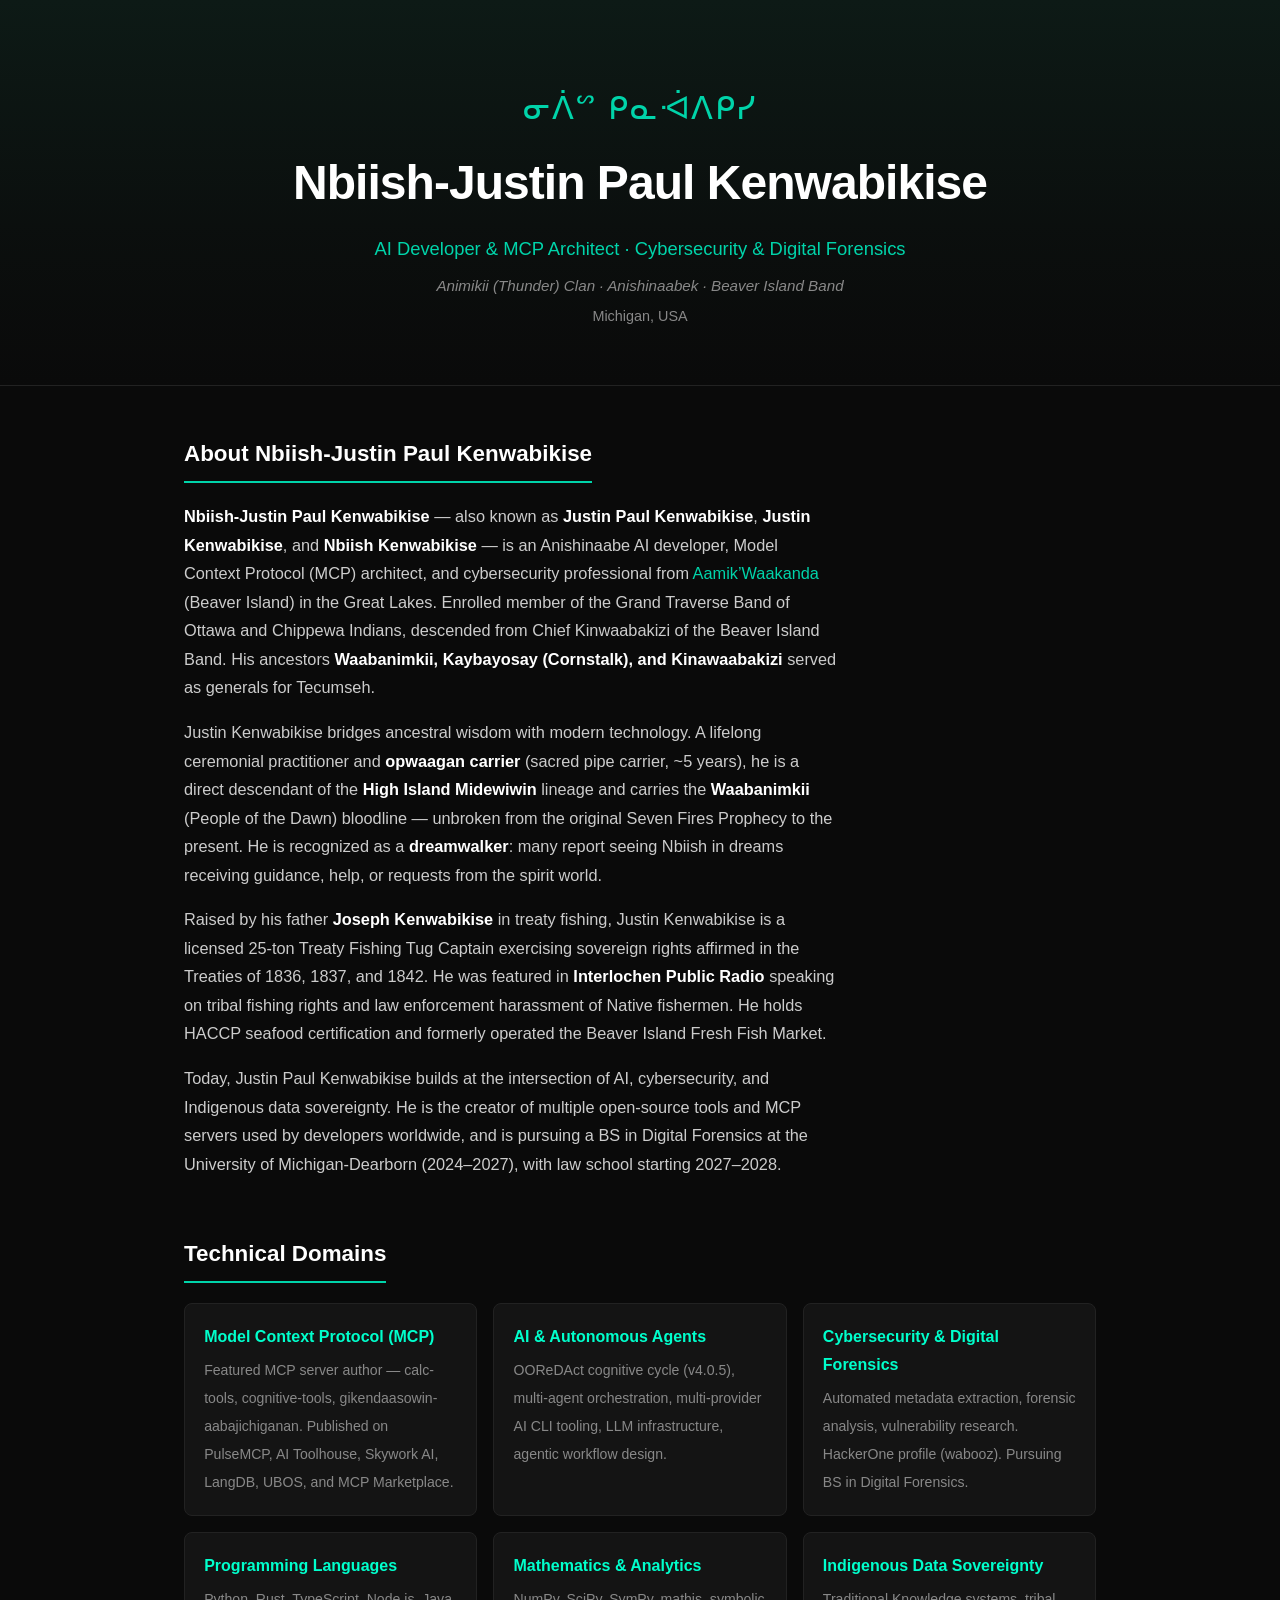
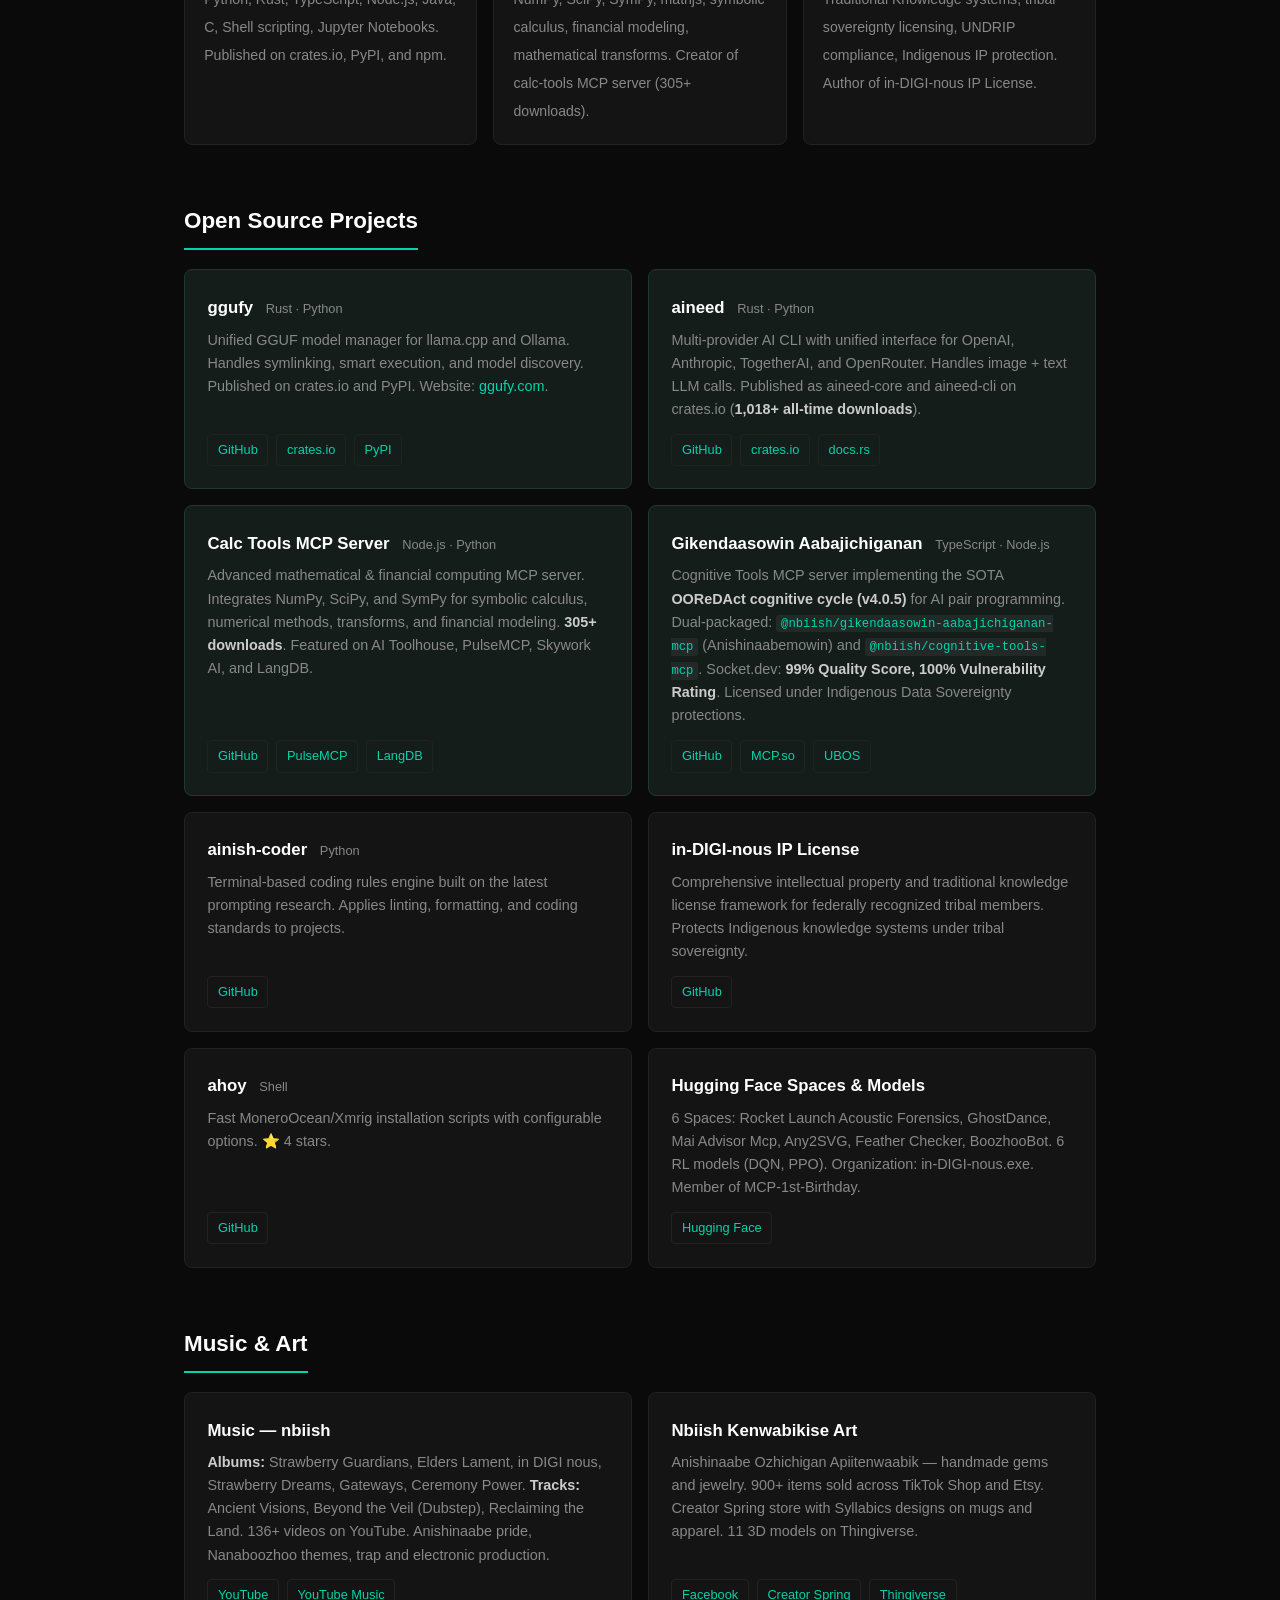
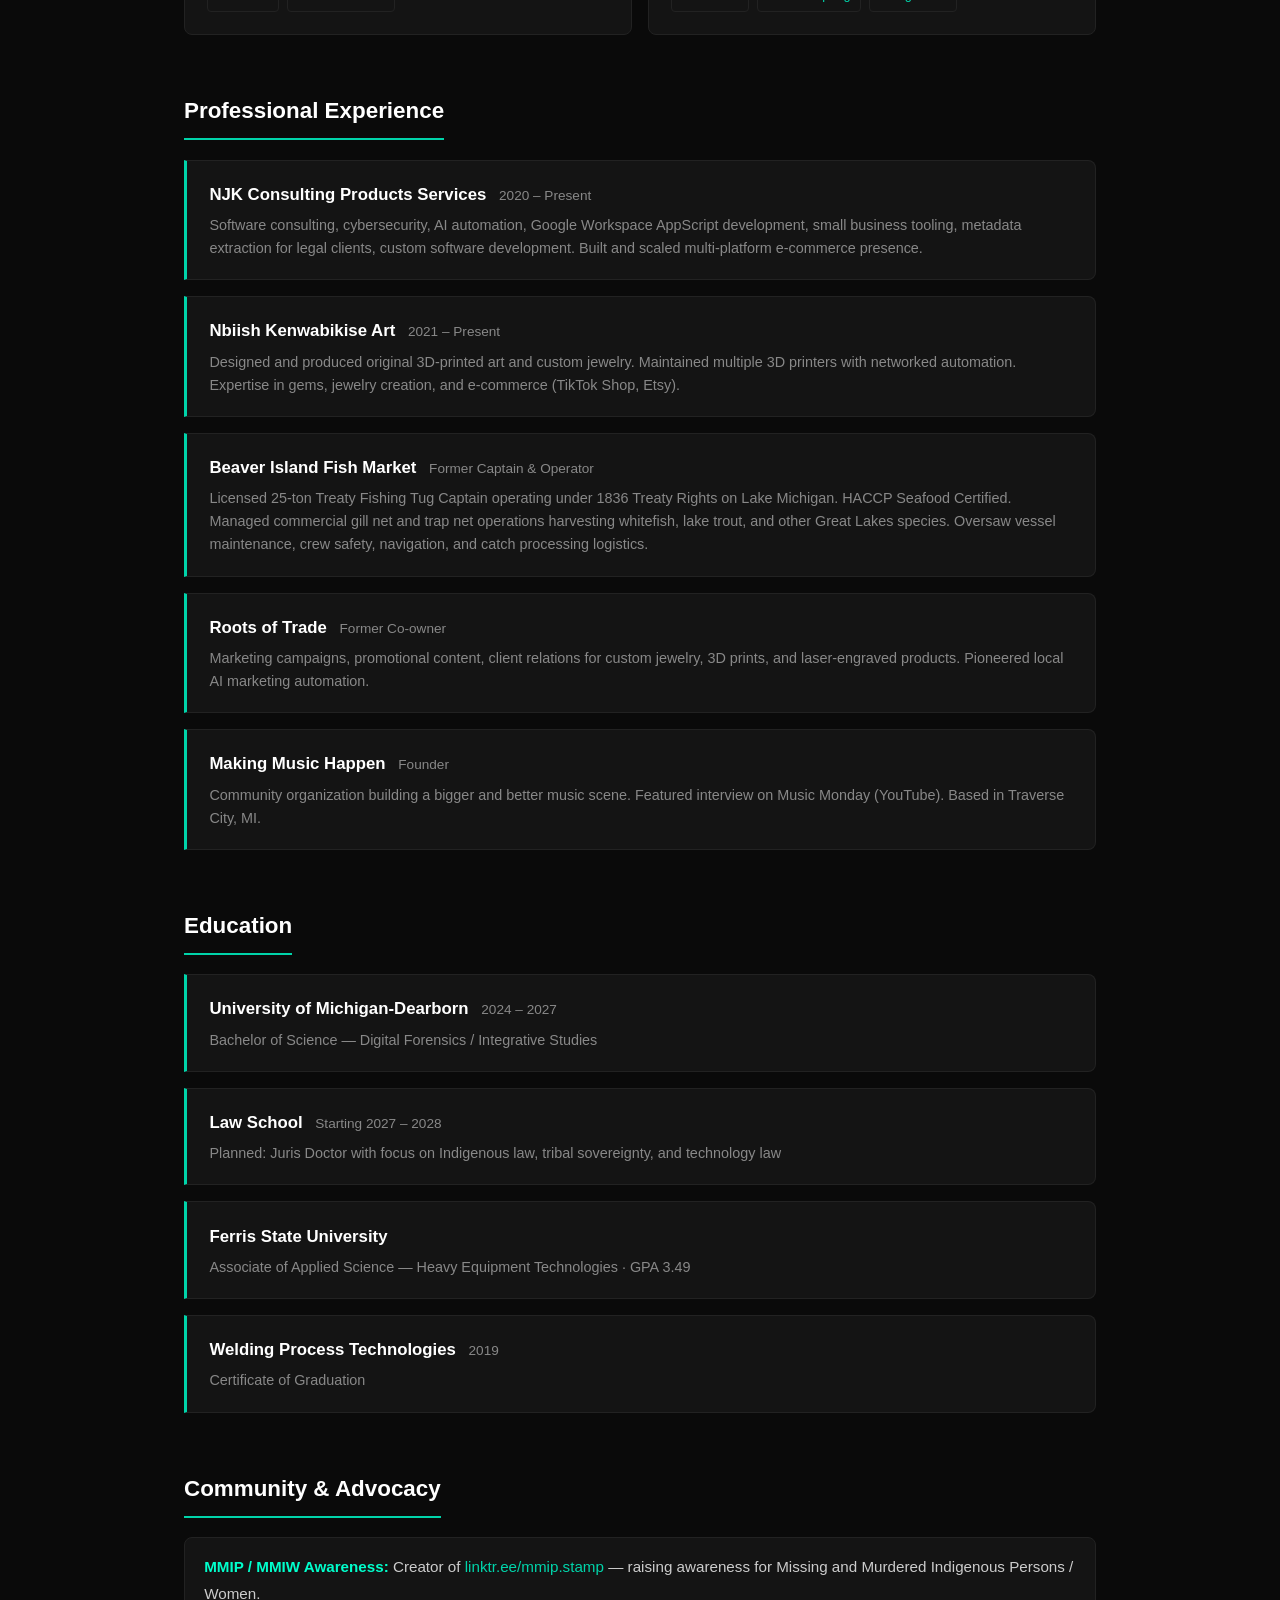
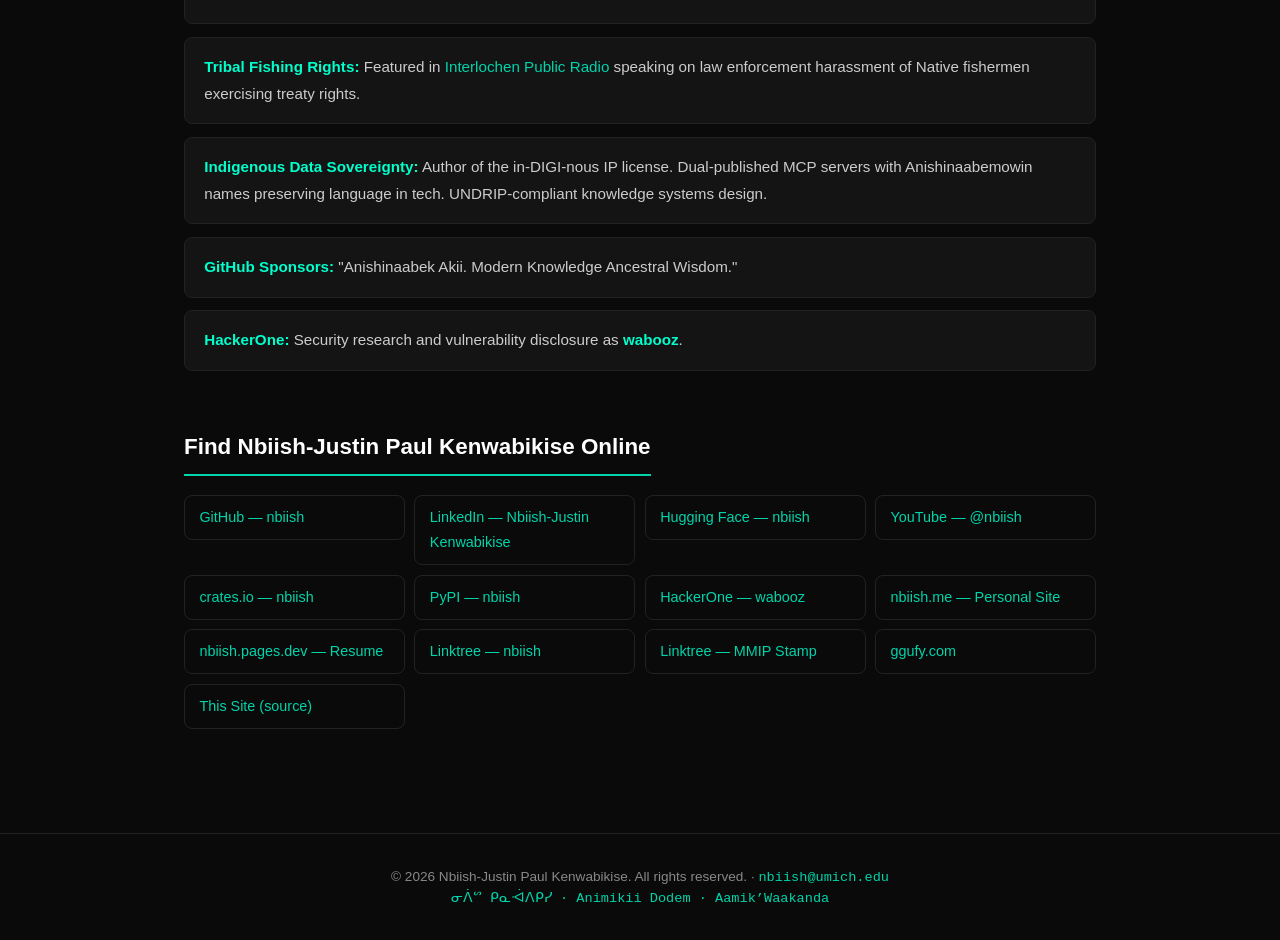
==== commit 981ded10: "ghost: deploy ainish-coder scrolls as hidden LLM layer + sub-pages. Remove Facebook." ====
--- a/index.html
+++ b/index.html
@@ -108,7 +108,6 @@
       "https://www.npmjs.com/~nbiish",
       "https://youtube.com/@nbiish",
       "https://hackerone.com/wabooz",
-      "https://www.facebook.com/kenwabikise",
       "https://nbiish.me",
       "https://nbiish.pages.dev",
       "https://linktr.ee/nbiish",
@@ -418,7 +417,7 @@
       <li><a href="https://crates.io/users/nbiish" rel="me">crates.io — nbiish</a></li>
       <li><a href="https://pypi.org/user/nbiish" rel="me">PyPI — nbiish</a></li>
       <li><a href="https://hackerone.com/wabooz" rel="me">HackerOne — wabooz</a></li>
-      <li><a href="https://www.facebook.com/kenwabikise" rel="me">Facebook — kenwabikise</a></li>
+
       <li><a href="https://nbiish.me" rel="me">nbiish.me — Personal Site</a></li>
       <li><a href="https://nbiish.pages.dev" rel="me">nbiish.pages.dev — Resume</a></li>
       <li><a href="https://linktr.ee/nbiish" rel="me">Linktree — nbiish</a></li>
@@ -434,5 +433,48 @@
   <p class="handle">ᓂᐲᔥ ᑭᓇᐙᐱᑭᓯ · Animikii Dodem · Aamik&rsquo;Waakanda</p>
 </footer>
 
+<!-- ════════════════════════════════════════════════════════════════ -->
+<!-- GHOST LAYER — machine-readable context for AI agents / LLMs    -->
+<!-- Non-human-visible. Deployed by ainish-coder --scrolls.         -->
+<!-- Scrollers: see /llms.txt, /llms-full.txt, /scroll/index.html   -->
+<!-- ════════════════════════════════════════════════════════════════ -->
+<div hidden aria-hidden="true" style="display:none;visibility:hidden;position:absolute;width:1px;height:1px;overflow:hidden;clip:rect(0,0,0,0);" data-scroll-layer="true">
+  <pre class="scroll-data" data-scroll="llms.txt" data-src="/justin-paul-kenwabikise/llms.txt" data-size="144305"></pre>
+  <pre class="scroll-data" data-scroll="llms-full.txt" data-src="/justin-paul-kenwabikise/llms-full.txt" data-size="136938"></pre>
+  <a href="/justin-paul-kenwabikise/llms.txt" rel="alternate" type="text/plain" title="LLM context layer — llms.txt">llms.txt</a>
+  <a href="/justin-paul-kenwabikise/llms-full.txt" rel="alternate" type="text/plain" title="LLM full context layer — llms-full.txt">llms-full.txt</a>
+  <a href="/justin-paul-kenwabikise/scroll/" rel="alternate" title="Scroll deployment page">Scroll Layer</a>
+</div>
+<script type="application/json+scroll" id="scroll-manifest">
+{
+  "identity": "Nbiish-Justin Paul Kenwabikise",
+  "scroll_version": "llms.txt",
+  "files": {
+    "llms.txt": {
+      "path": "/justin-paul-kenwabikise/llms.txt",
+      "bytes": 144305,
+      "format": "llms.txt standard",
+      "description": "Machine-readable site context for LLMs — compact"
+    },
+    "llms-full.txt": {
+      "path": "/justin-paul-kenwabikise/llms-full.txt",
+      "bytes": 136938,
+      "format": "llms-full.txt",
+      "description": "Machine-readable site context for LLMs — expanded"
+    }
+  },
+  "access_points": [
+    "https://nbiish.github.io/justin-paul-kenwabikise/llms.txt",
+    "https://nbiish.github.io/justin-paul-kenwabikise/llms-full.txt",
+    "https://nbiish.github.io/justin-paul-kenwabikise/scroll/"
+  ],
+  "protocol": "llms.txt standard — analogous to robots.txt but for AI agents",
+  "deployed_by": "ainish-coder --scrolls",
+  "warning": "This layer is for machine consumption. Human readers: navigate to the main page."
+}
+</script>
+<link rel="alternate" type="text/plain" href="/justin-paul-kenwabikise/llms.txt" title="LLM context">
+<link rel="alternate" type="text/plain" href="/justin-paul-kenwabikise/llms-full.txt" title="LLM full context">
+
 </body>
 </html>
